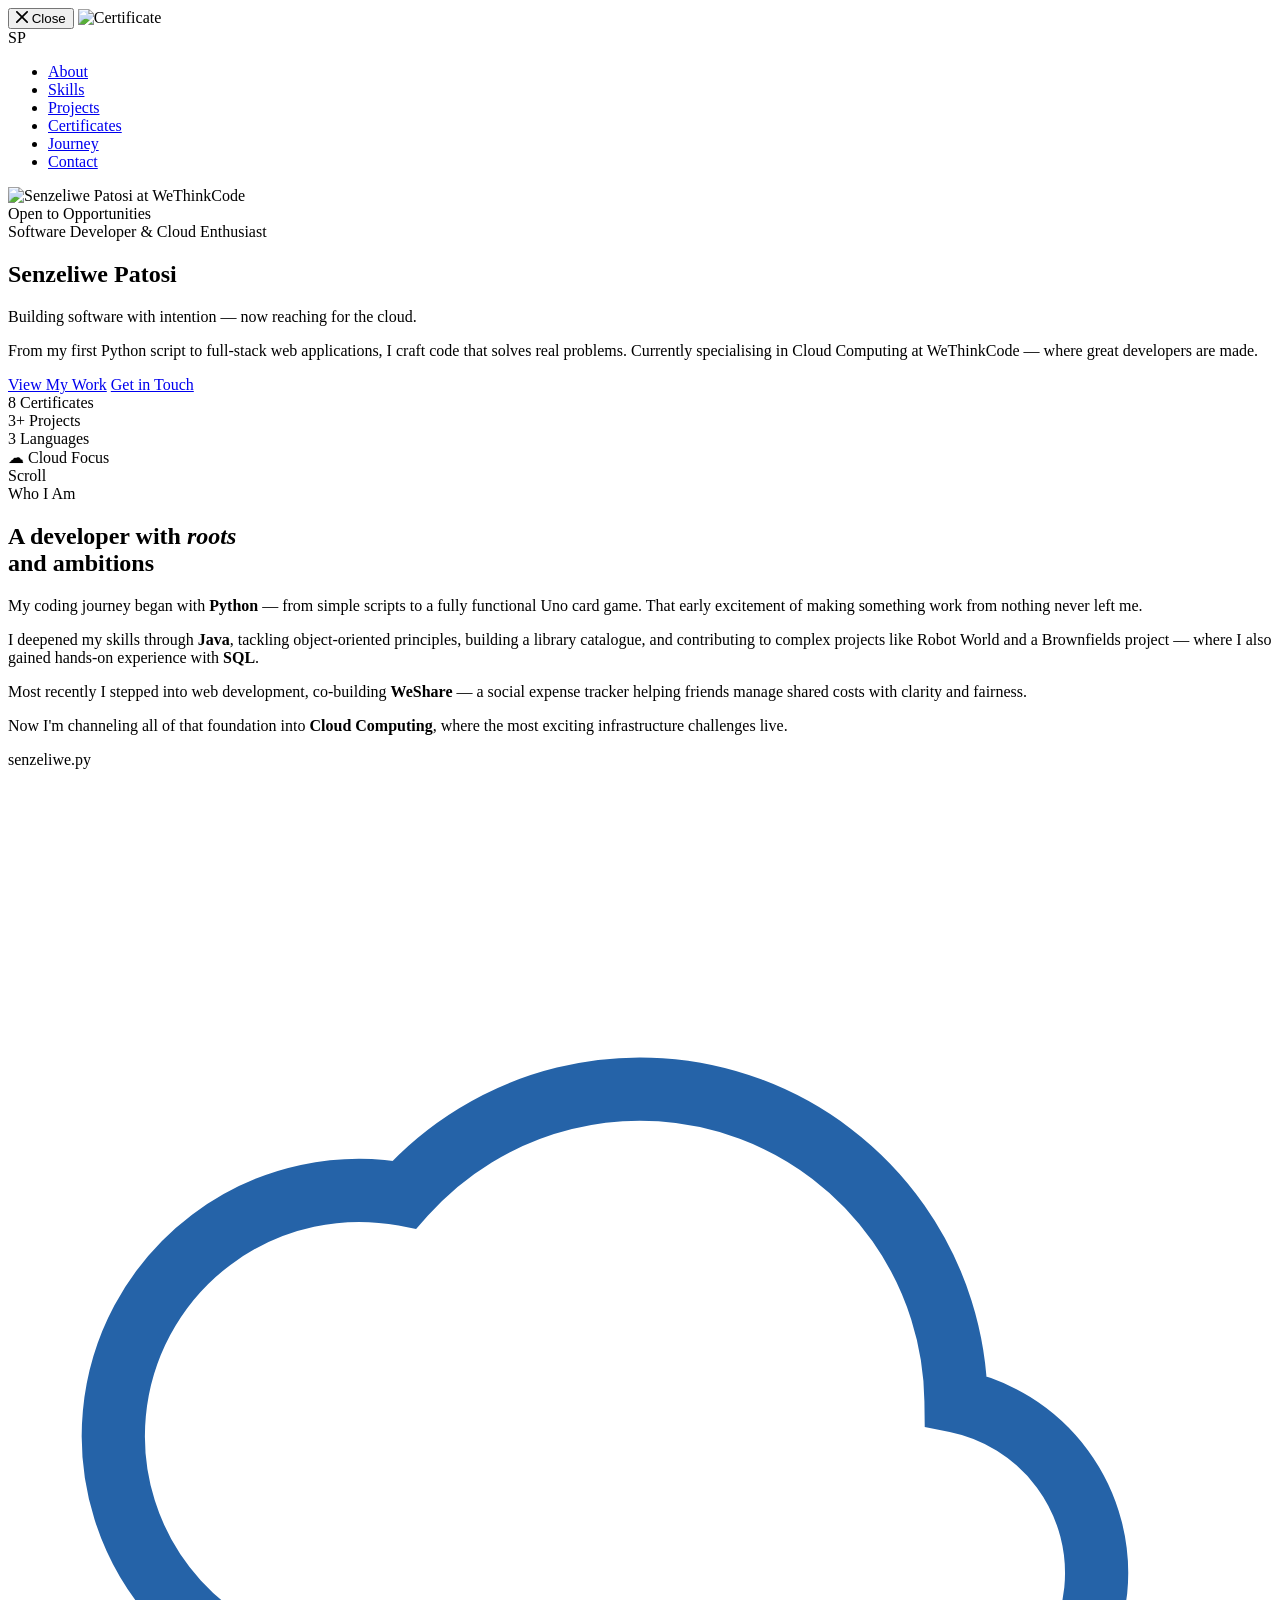
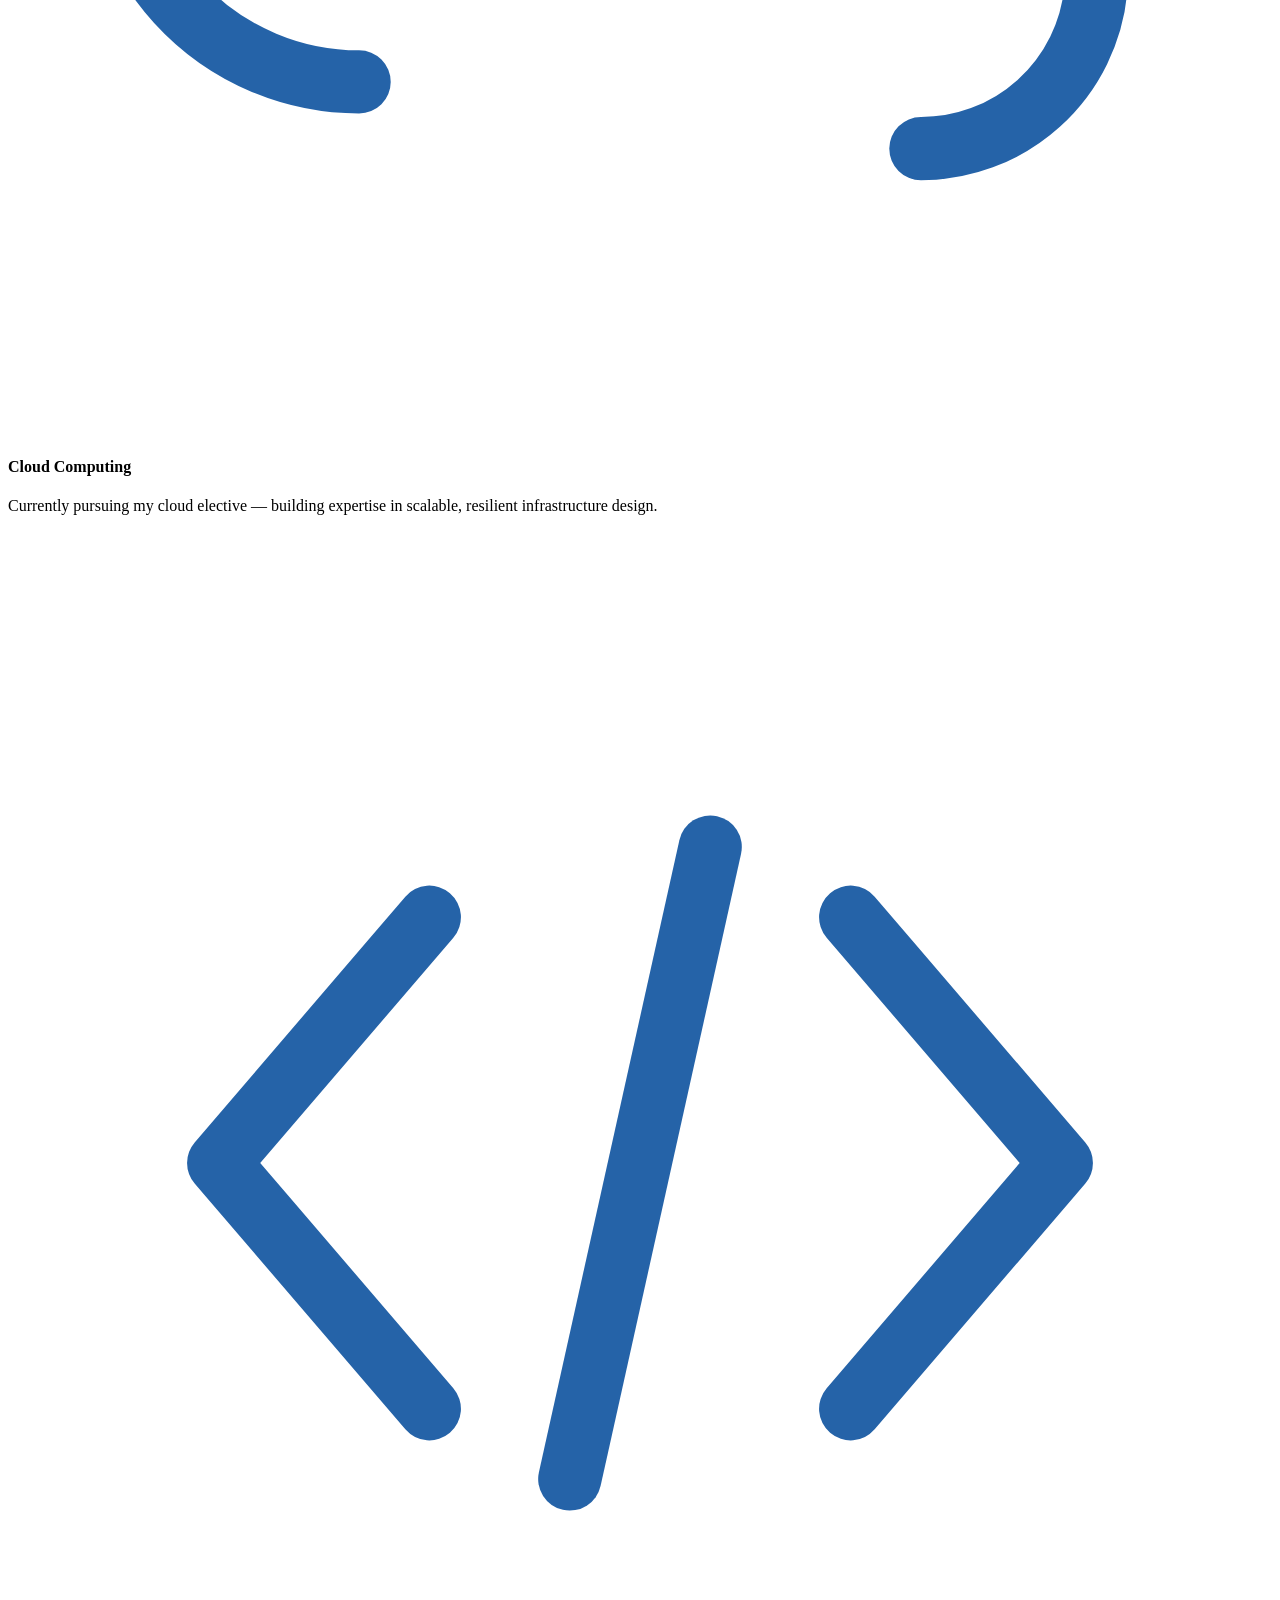
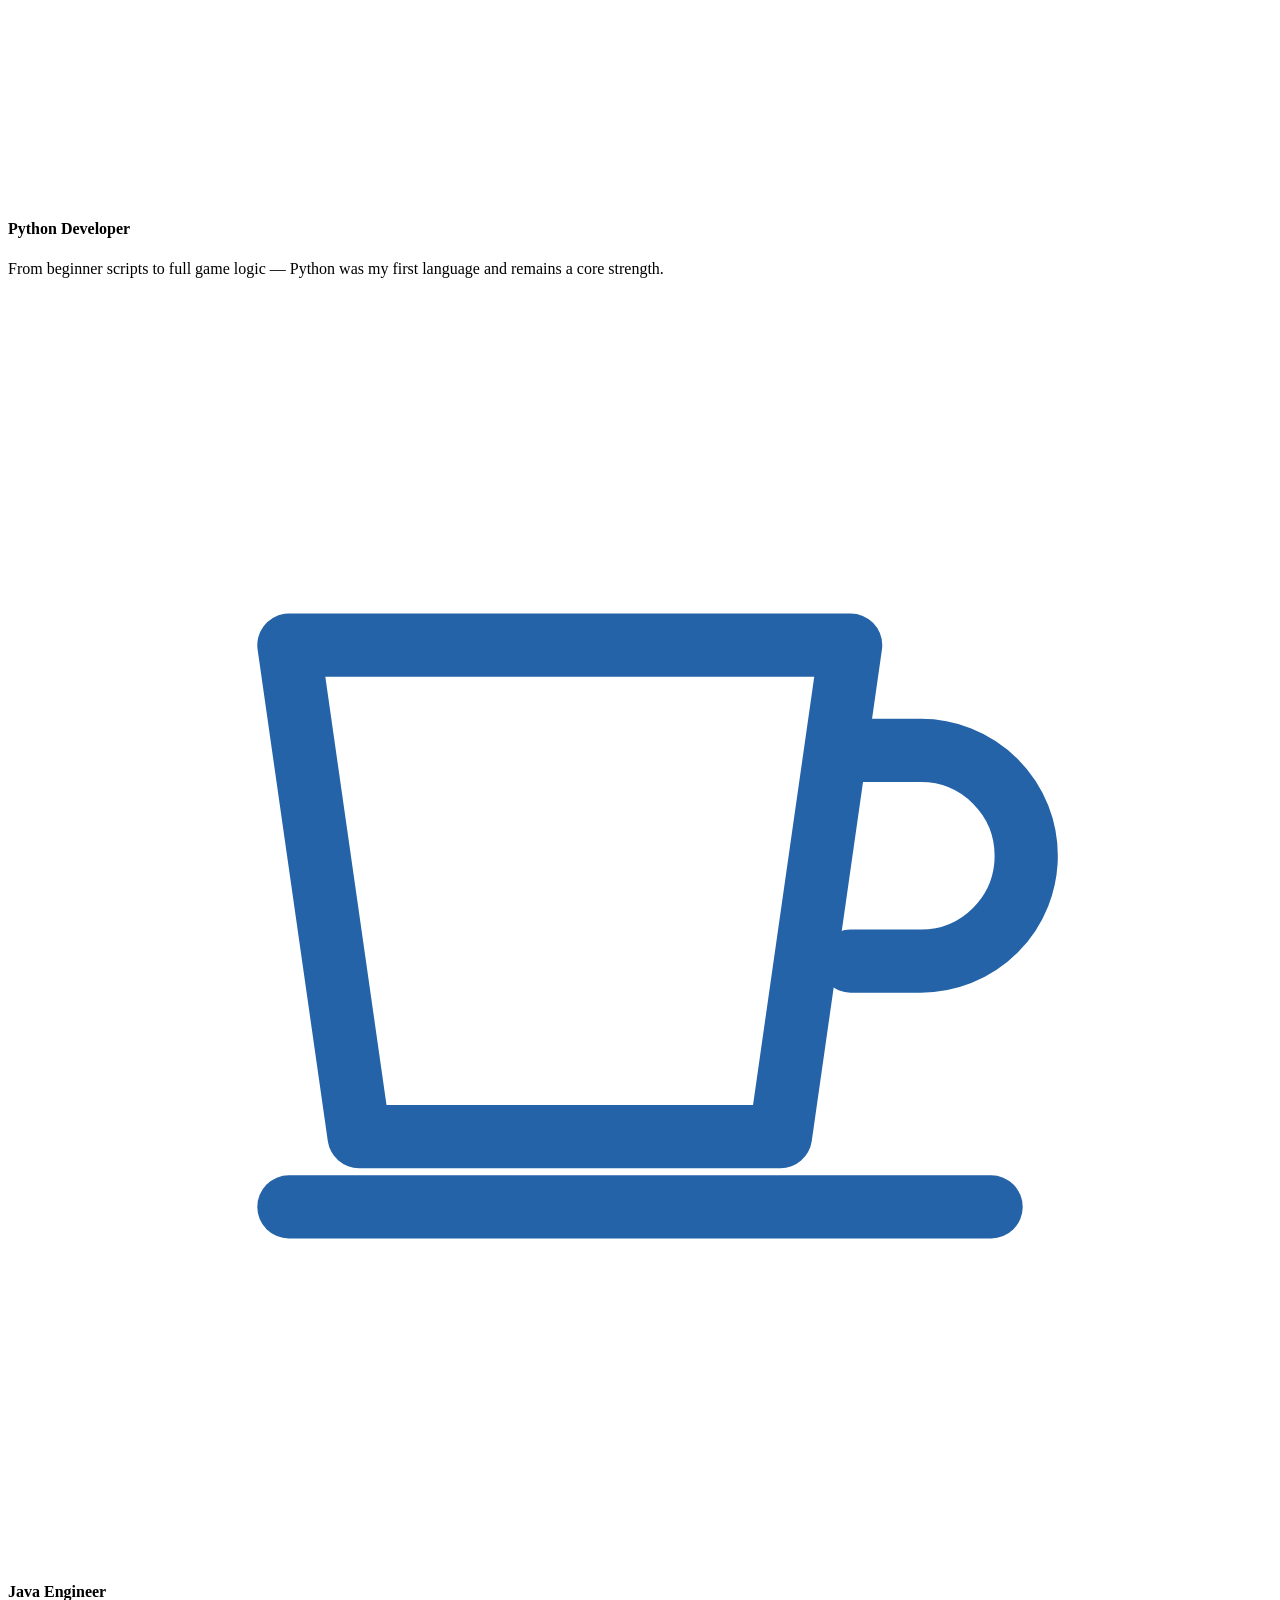
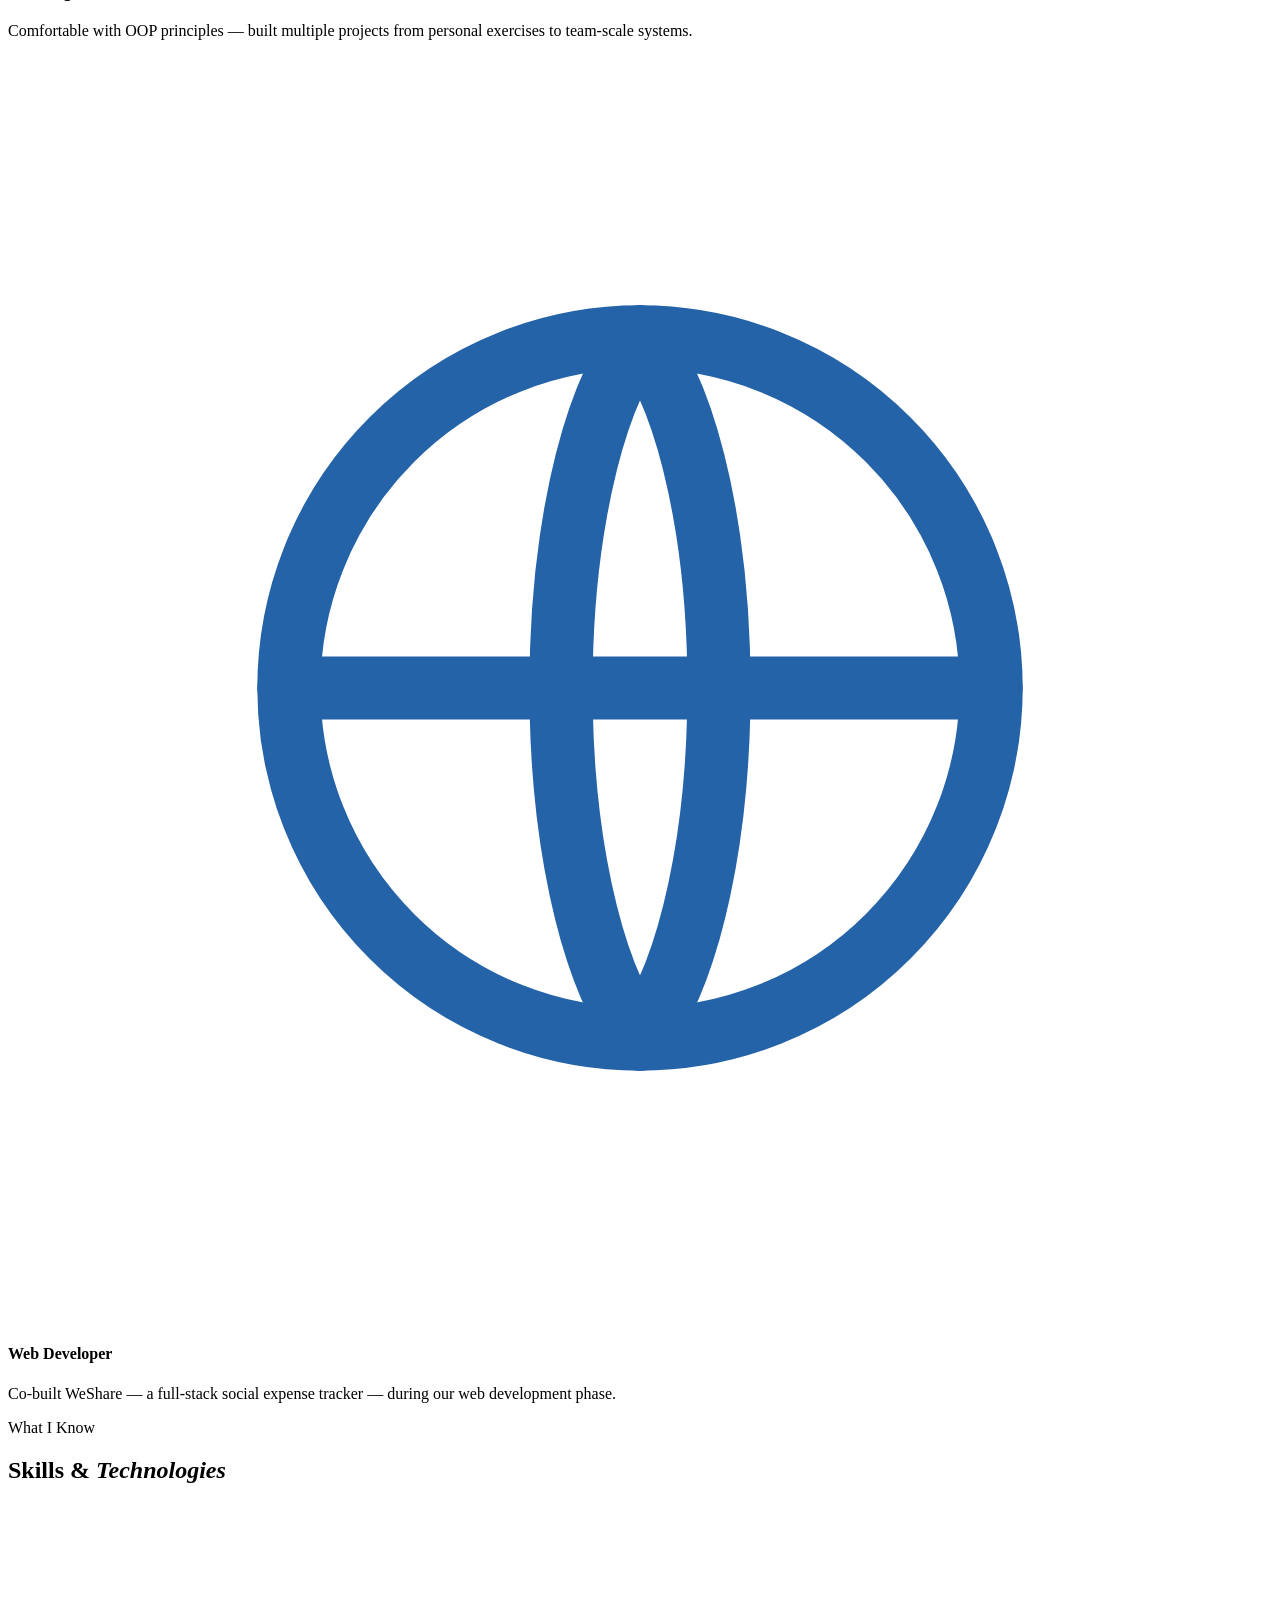
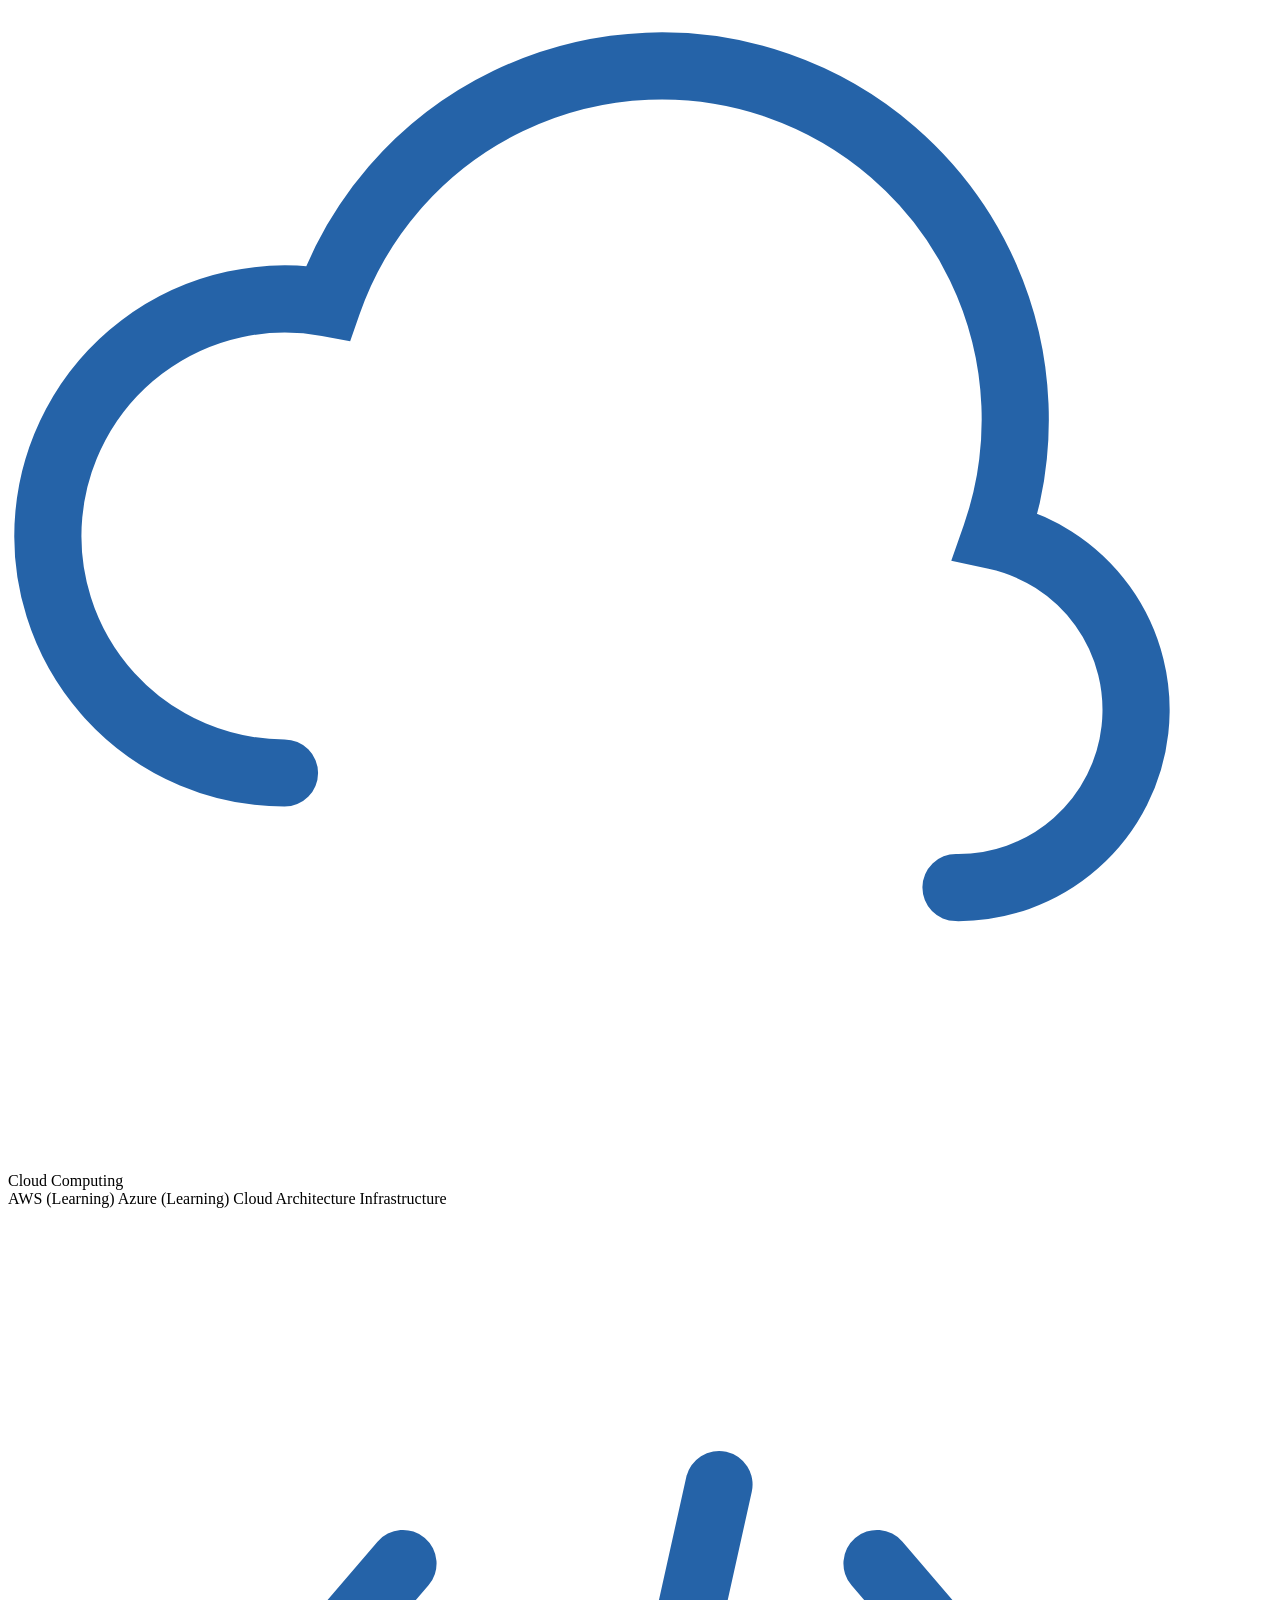
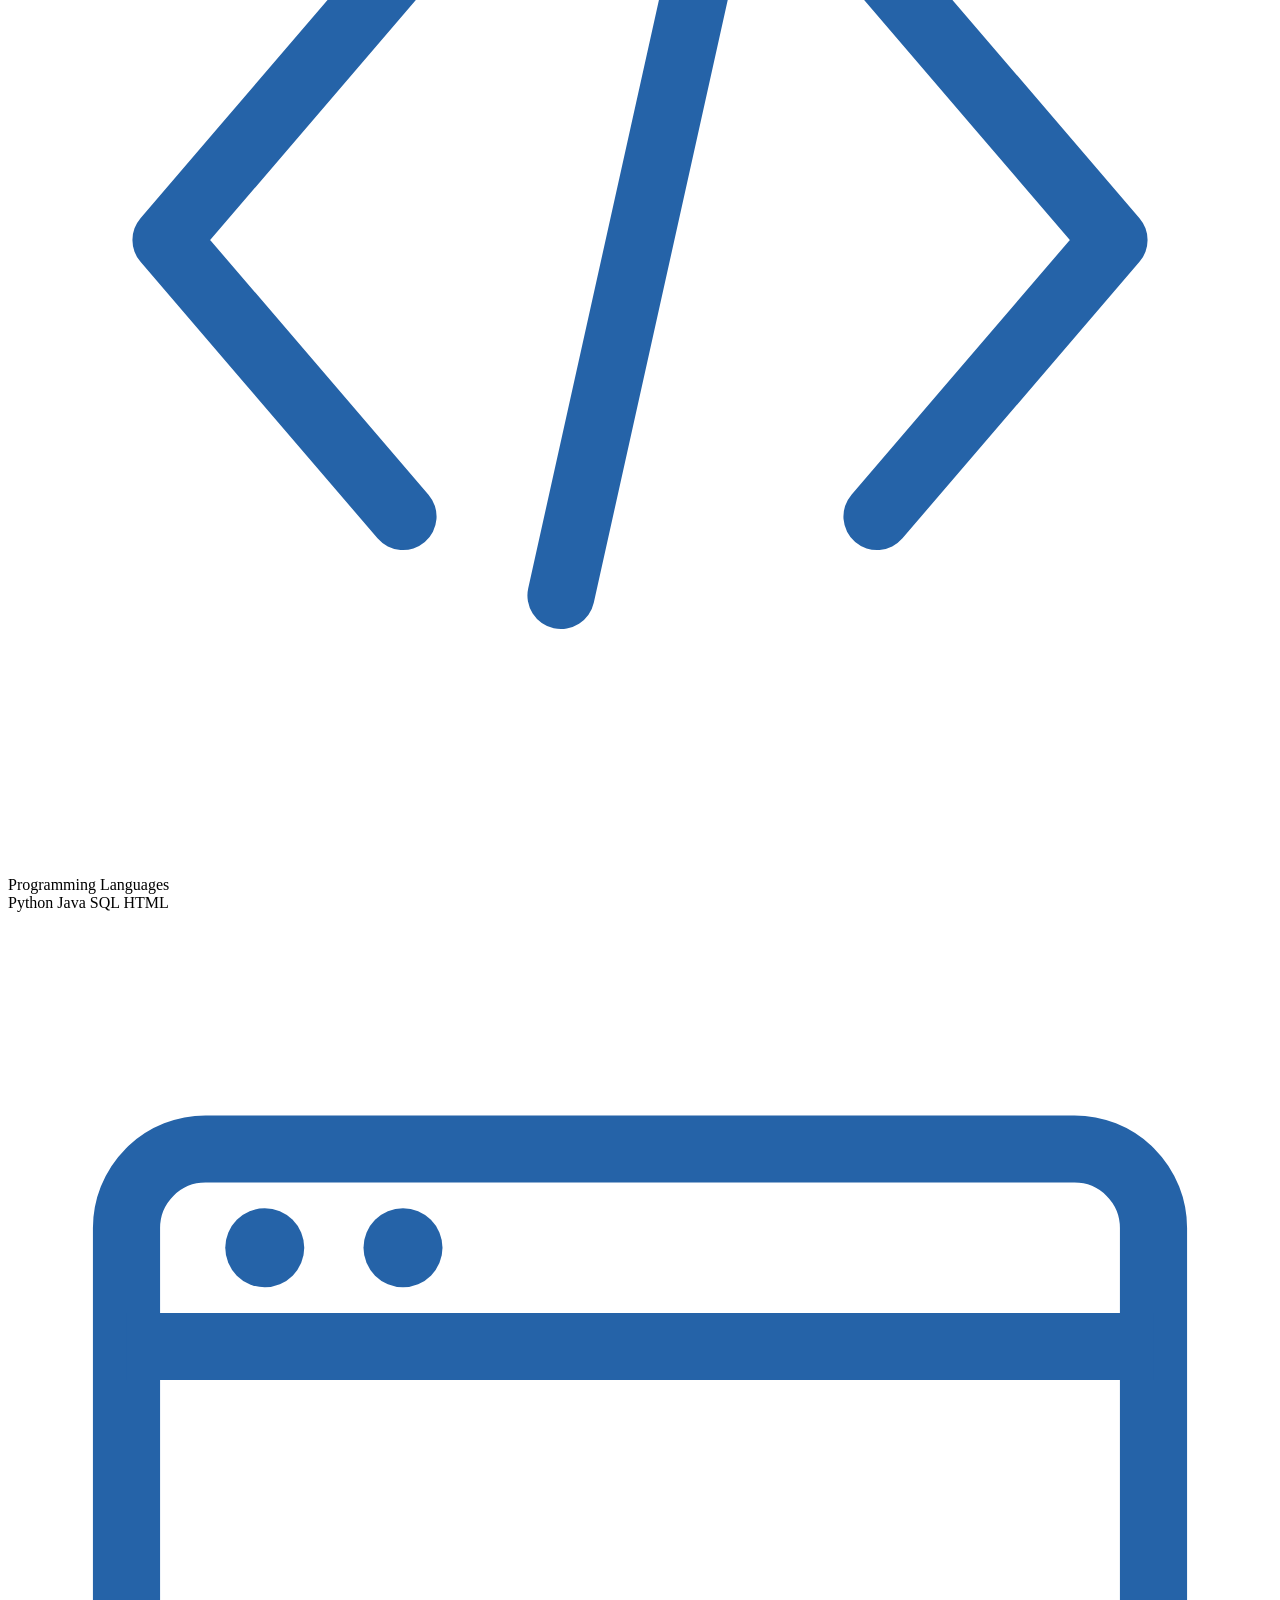
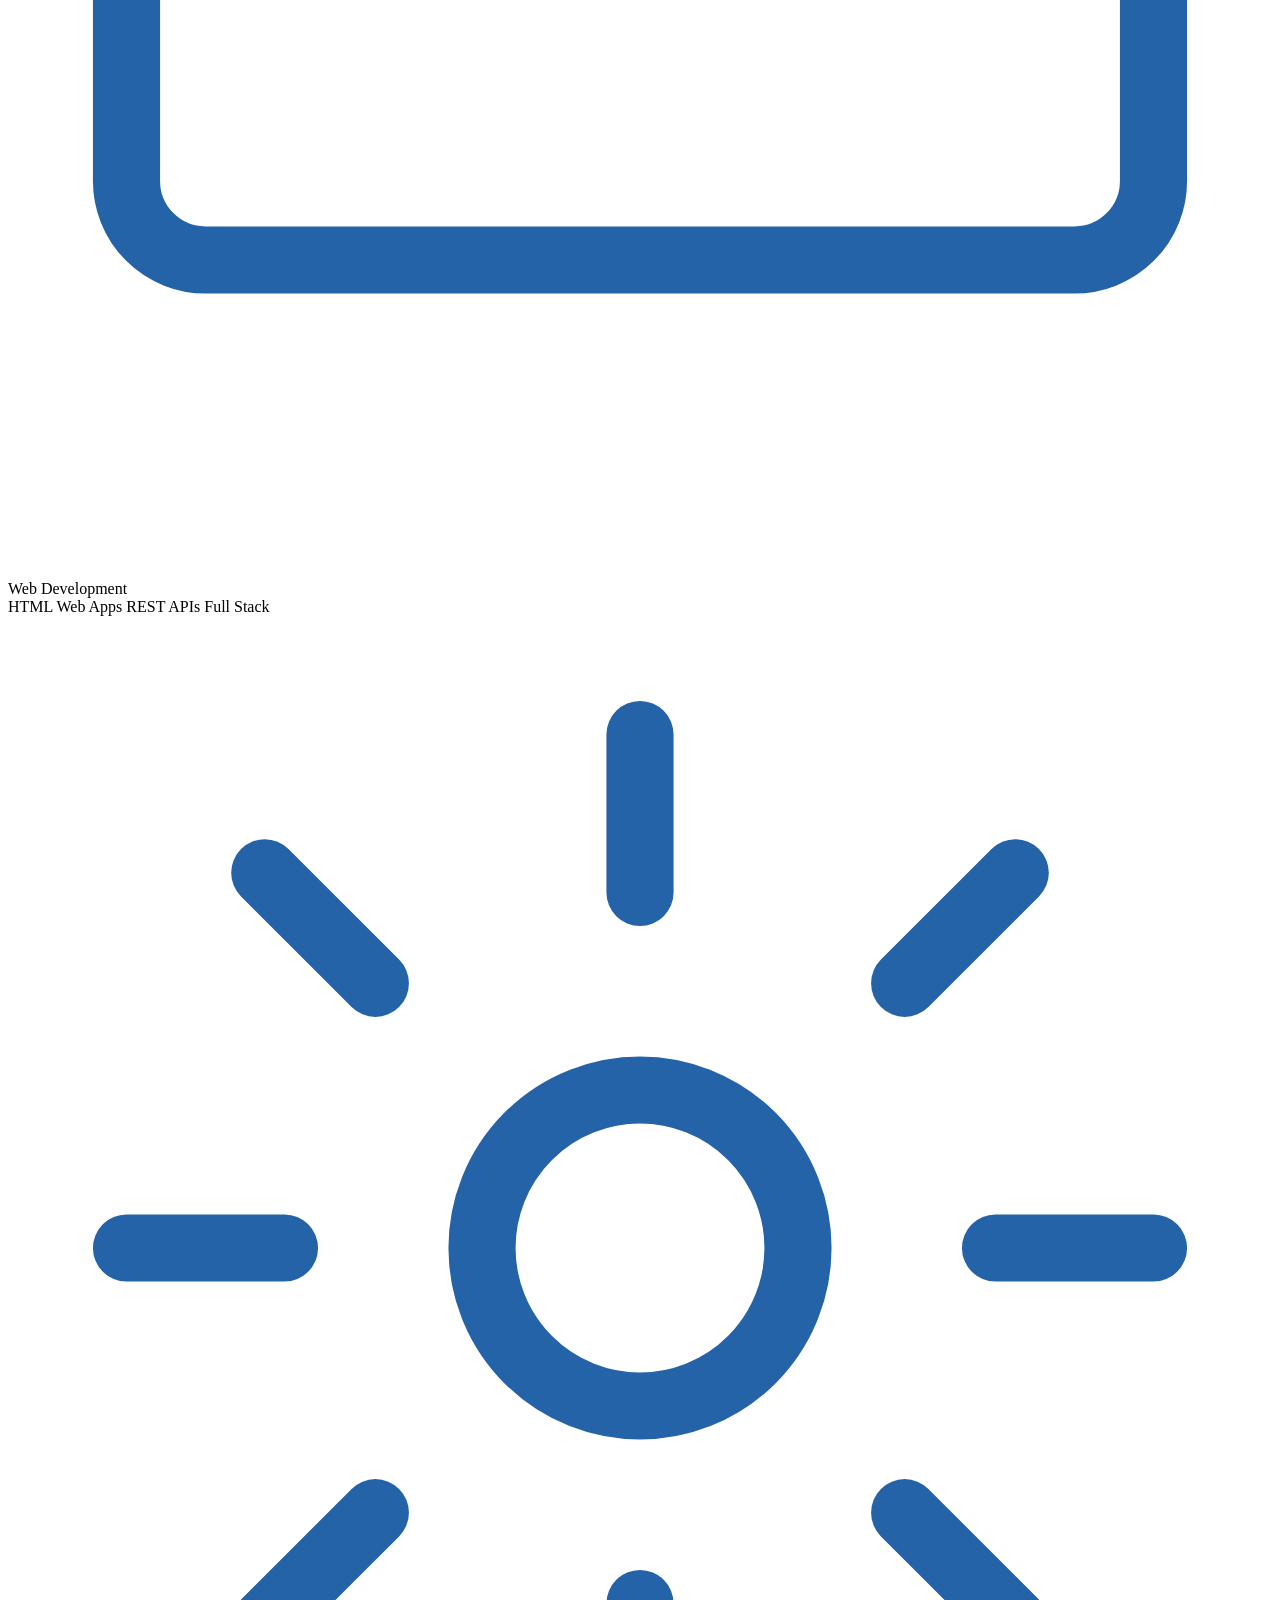
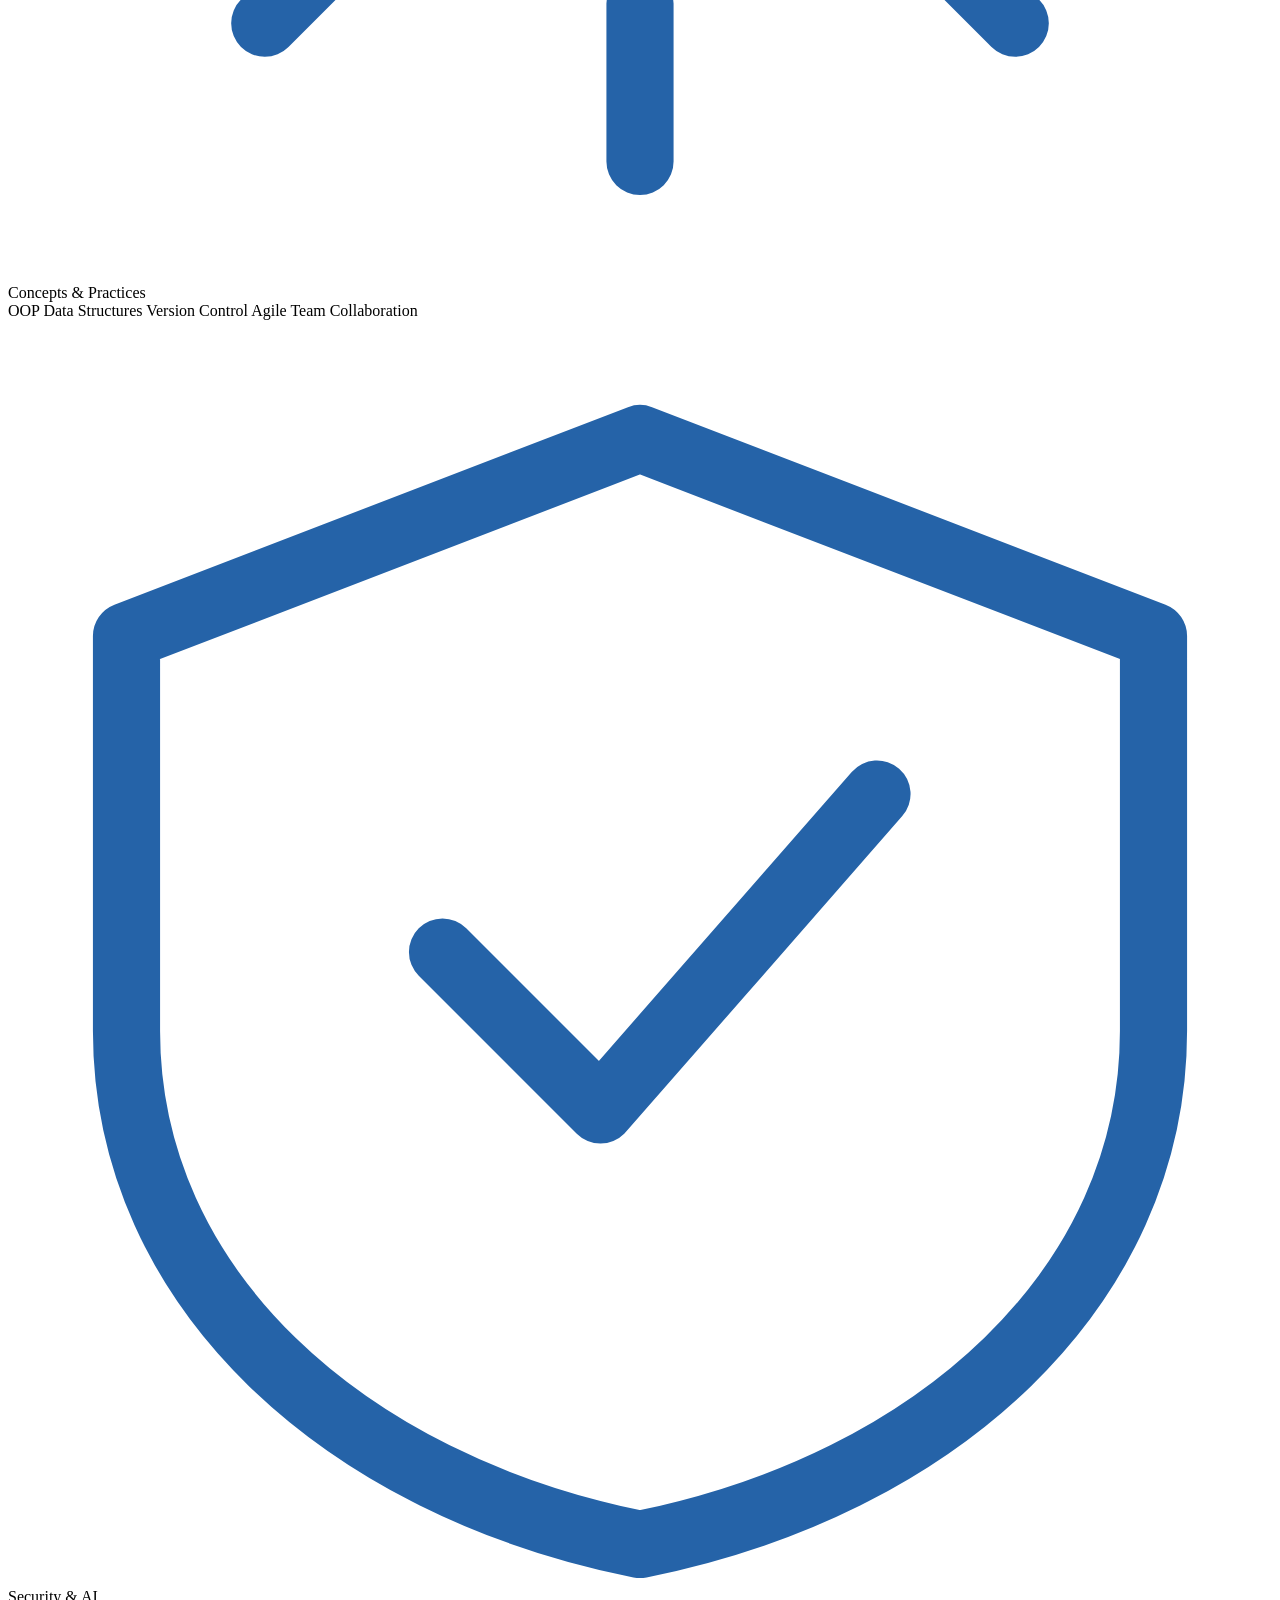
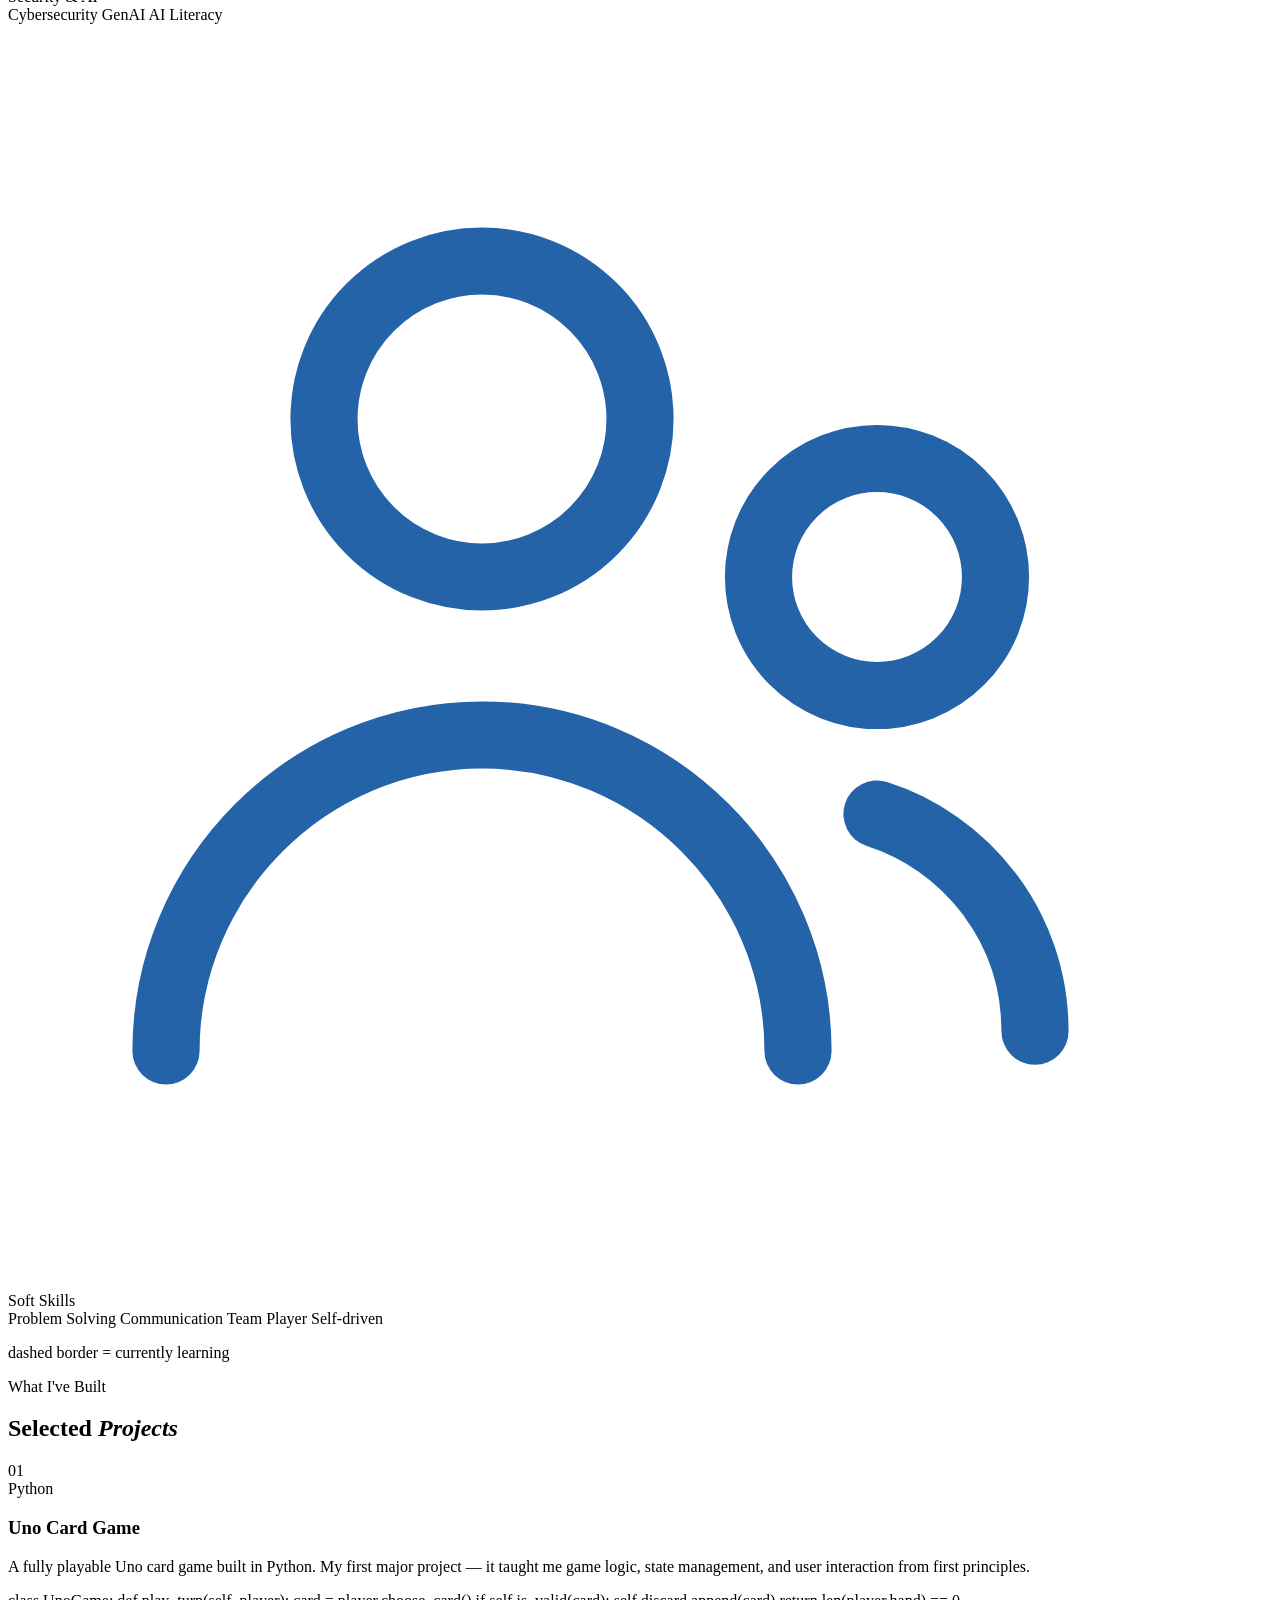
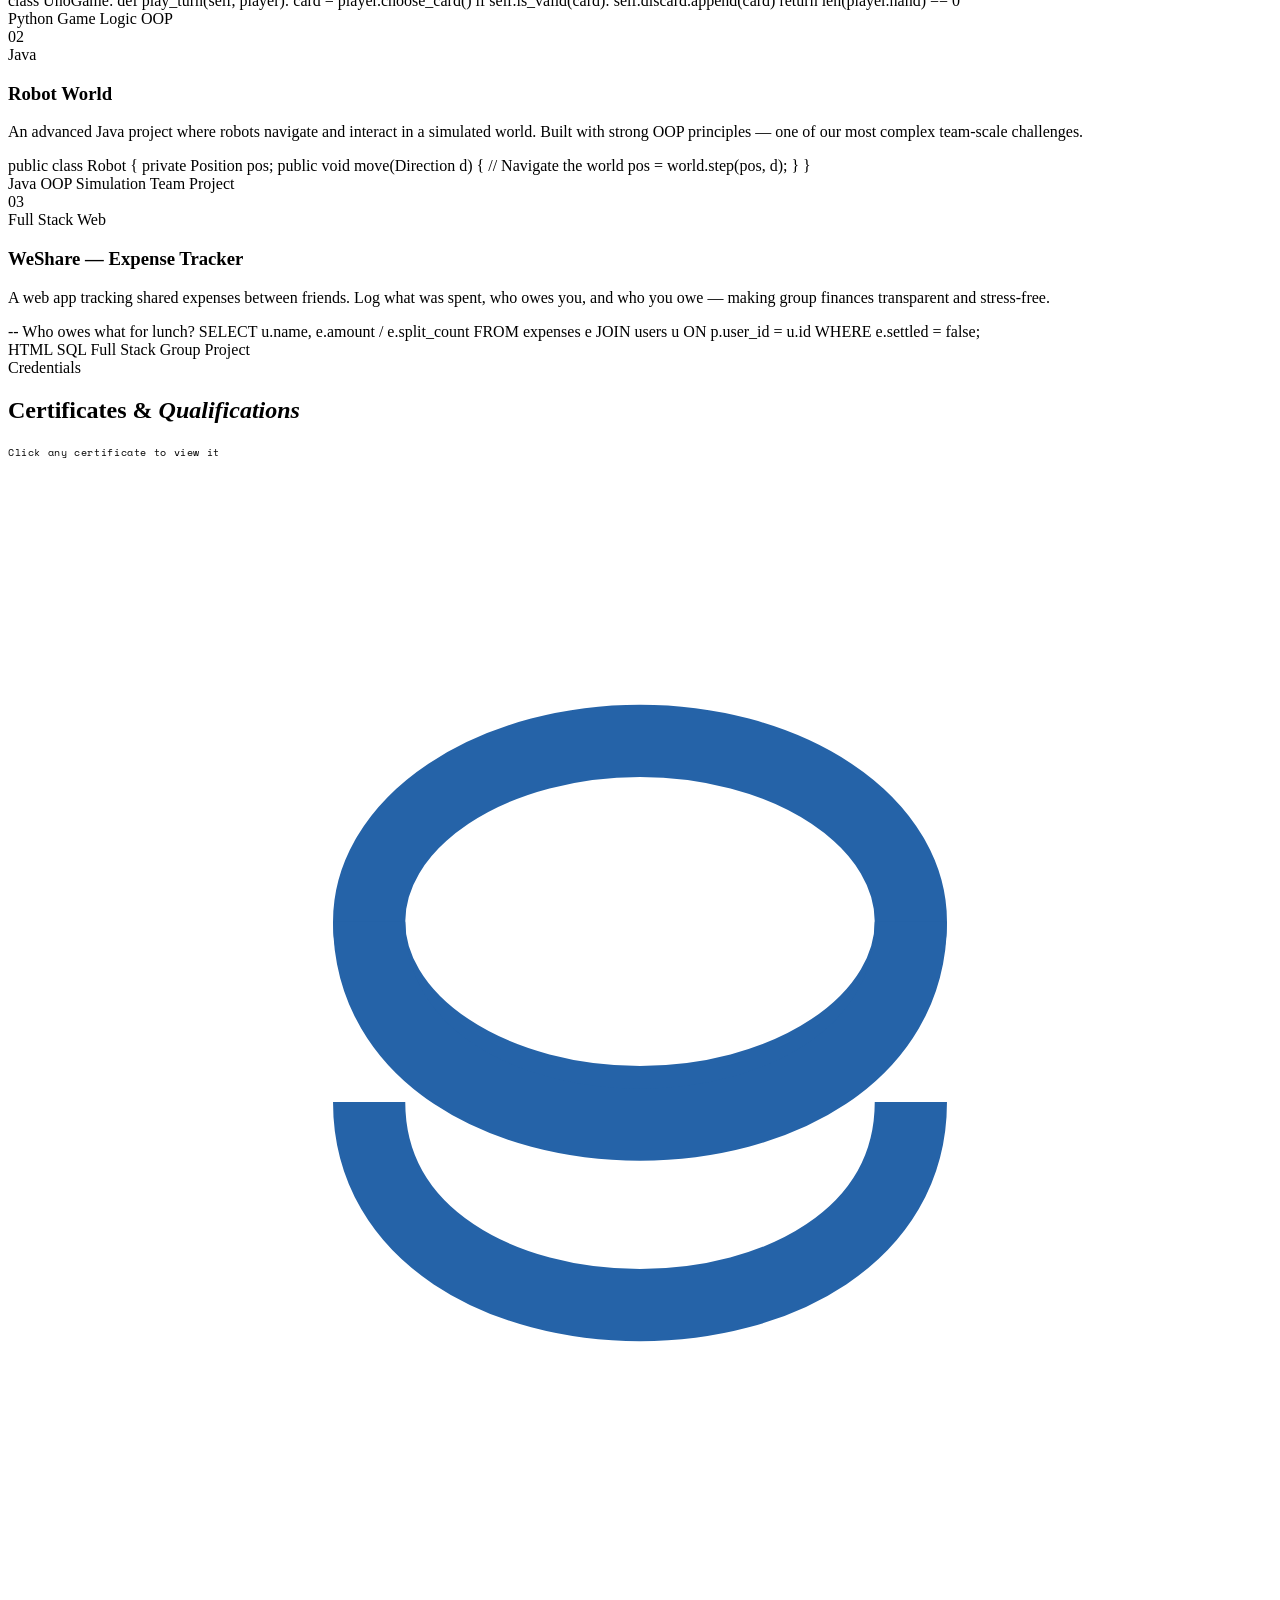
==== index.html @ 2bd23505 "Rename Senzeliwe_Web_Profile/index.html to index.html" ====
<!DOCTYPE html>
<html lang="en">
<head>
  <meta charset="UTF-8"/>
  <meta name="viewport" content="width=device-width, initial-scale=1.0"/>
  <title>Senzeliwe Patosi — Cloud & Software Developer</title>

  <!-- Google Fonts -->
  <link href="https://fonts.googleapis.com/css2?family=Playfair+Display:ital,wght@0,400;0,700;0,900;1,400&family=DM+Sans:wght@300;400;500&family=Space+Mono:wght@400;700&display=swap" rel="stylesheet"/>

  <!-- Stylesheet -->
  <link rel="stylesheet" href="css/styles.css"/>
</head>
<body>

<!-- ============================================================
     LIGHTBOX  (certificate image viewer)
     Opened by clicking any .cert-card
     ============================================================ -->
<div id="lightbox" onclick="closeLightbox(event)">
  <div class="lb-inner">
    <button class="lb-close" onclick="closeLB()">
      <svg viewBox="0 0 14 14" fill="none" width="12">
        <path d="M1 1l12 12M13 1L1 13" stroke="currentColor" stroke-width="2" stroke-linecap="round"/>
      </svg>
      Close
    </button>
    <img id="lb-img" src="" alt="Certificate"/>
    <div class="lb-title" id="lb-title"></div>
  </div>
</div>


<!-- ============================================================
     NAVIGATION
     To add a new section: add an <li><a href="#sectionId">
     ============================================================ -->
<nav>
  <div class="nav-logo">SP</div>
  <ul class="nav-links">
    <li><a href="#about">About</a></li>
    <li><a href="#skills">Skills</a></li>
    <li><a href="#projects">Projects</a></li>
    <li><a href="#certificates">Certificates</a></li>
    <li><a href="#achievements">Journey</a></li>
    <li><a href="#contact">Contact</a></li>
  </ul>
</nav>


<!-- ============================================================
     HERO — landing page
     UPDATE: profile photo src, name, title, description, stats
     ============================================================ -->
<section id="hero">
  <div class="orb o1"></div>
  <div class="orb o2"></div>
  <div class="orb o3"></div>

  <!-- Profile photo -->
  <div class="hero-photo-wrap">
    <div class="hero-photo-ring">
      <div class="hero-photo-inner">
        <img src="images/profile.jpg" alt="Senzeliwe Patosi at WeThinkCode"/>
      </div>
    </div>
    <div class="hero-badge">
      <span class="badge-dot"></span>
      Open to Opportunities
    </div>
  </div>

  <!-- Name & description -->
  <div class="hero-text">
    <div class="hero-eyebrow">Software Developer &amp; Cloud Enthusiast</div>
    <h1 class="hero-name">Senzeliwe <span>Patosi</span></h1>
    <p class="hero-title">Building software with intention — now reaching for the cloud.</p>
    <p class="hero-desc">
      From my first Python script to full-stack web applications, I craft code that solves real
      problems. Currently specialising in Cloud Computing at WeThinkCode — where great developers
      are made.
    </p>
    <div class="hero-ctas">
      <a href="#projects" class="btn-primary">View My Work</a>
      <a href="#contact"  class="btn-outline">Get in Touch</a>
    </div>
  </div>

  <!-- Quick-glance stats — UPDATE numbers as you grow -->
  <div class="hero-stats">
    <div class="stat-item">
      <span class="stat-num">8</span>
      <span class="stat-lbl">Certificates</span>
    </div>
    <div class="stat-item">
      <span class="stat-num">3+</span>
      <span class="stat-lbl">Projects</span>
    </div>
    <div class="stat-item">
      <span class="stat-num">3</span>
      <span class="stat-lbl">Languages</span>
    </div>
    <div class="stat-item">
      <span class="stat-num">&#9729;</span>
      <span class="stat-lbl">Cloud Focus</span>
    </div>
  </div>

  <!-- Scroll indicator -->
  <div class="scroll-hint">
    <span>Scroll</span>
    <div class="scroll-arrow"><div class="scroll-dot"></div></div>
  </div>
</section>


<!-- ============================================================
     ABOUT
     UPDATE: the four <p> paragraphs and the terminal lines
             in js/script.js (terminalLines array)
     ============================================================ -->
<section id="about">
  <div class="section-header fade-in">
    <div class="section-tag">Who I Am</div>
    <h2 class="section-title">A developer with <em>roots</em><br/>and ambitions</h2>
  </div>

  <div class="about-grid">
    <!-- Left: text + terminal -->
    <div class="about-text fade-in">
      <p>
        My coding journey began with <strong>Python</strong> — from simple scripts to a fully
        functional Uno card game. That early excitement of making something work from nothing
        never left me.
      </p>
      <p>
        I deepened my skills through <strong>Java</strong>, tackling object-oriented principles,
        building a library catalogue, and contributing to complex projects like Robot World and
        a Brownfields project — where I also gained hands-on experience with <strong>SQL</strong>.
      </p>
      <p>
        Most recently I stepped into web development, co-building <strong>WeShare</strong> — a
        social expense tracker helping friends manage shared costs with clarity and fairness.
      </p>
      <p>
        Now I'm channeling all of that foundation into <strong>Cloud Computing</strong>, where
        the most exciting infrastructure challenges live.
      </p>

      <!-- Animated code terminal — lines controlled in js/script.js -->
      <div class="code-terminal">
        <div class="terminal-bar">
          <div class="td r"></div>
          <div class="td y"></div>
          <div class="td g"></div>
          <span class="t-fname">senzeliwe.py</span>
        </div>
        <div class="terminal-body" id="termBody"></div>
      </div>
    </div>

    <!-- Right: highlight cards -->
    <div class="about-highlights fade-in">
      <div class="highlight-item">
        <svg class="h-icon" viewBox="0 0 36 36" fill="none">
          <path d="M10 26a7 7 0 1 1 1.29-13.88A9 9 0 0 1 27 18a5 5 0 0 1-1 9.9"
                stroke="#2563A8" stroke-width="1.8" stroke-linecap="round"/>
        </svg>
        <div class="highlight-text">
          <h4>Cloud Computing</h4>
          <p>Currently pursuing my cloud elective — building expertise in scalable, resilient infrastructure design.</p>
        </div>
      </div>

      <div class="highlight-item">
        <svg class="h-icon" viewBox="0 0 36 36" fill="none">
          <polyline points="12,11 6,18 12,25" stroke="#2563A8" stroke-width="1.8" stroke-linecap="round" stroke-linejoin="round"/>
          <polyline points="24,11 30,18 24,25" stroke="#2563A8" stroke-width="1.8" stroke-linecap="round" stroke-linejoin="round"/>
          <line x1="20" y1="9" x2="16" y2="27" stroke="#2563A8" stroke-width="1.8" stroke-linecap="round"/>
        </svg>
        <div class="highlight-text">
          <h4>Python Developer</h4>
          <p>From beginner scripts to full game logic — Python was my first language and remains a core strength.</p>
        </div>
      </div>

      <div class="highlight-item">
        <svg class="h-icon" viewBox="0 0 36 36" fill="none">
          <path d="M8 10h16l-2 14H10L8 10z" stroke="#2563A8" stroke-width="1.8" stroke-linecap="round" stroke-linejoin="round"/>
          <path d="M24 13h2a3 3 0 0 1 0 6h-2" stroke="#2563A8" stroke-width="1.8" stroke-linecap="round"/>
          <line x1="8" y1="26" x2="28" y2="26" stroke="#2563A8" stroke-width="1.8" stroke-linecap="round"/>
        </svg>
        <div class="highlight-text">
          <h4>Java Engineer</h4>
          <p>Comfortable with OOP principles — built multiple projects from personal exercises to team-scale systems.</p>
        </div>
      </div>

      <div class="highlight-item">
        <svg class="h-icon" viewBox="0 0 36 36" fill="none">
          <circle cx="18" cy="18" r="10" stroke="#2563A8" stroke-width="1.8"/>
          <path d="M8 18h20M18 8c-3 4-3 16 0 20M18 8c3 4 3 16 0 20"
                stroke="#2563A8" stroke-width="1.8" stroke-linecap="round"/>
        </svg>
        <div class="highlight-text">
          <h4>Web Developer</h4>
          <p>Co-built WeShare — a full-stack social expense tracker — during our web development phase.</p>
        </div>
      </div>
    </div>
  </div>
</section>


<!-- ============================================================
     SKILLS
     UPDATE: add/remove <span class="skill-tag"> items
             Use class="skill-tag learning" for in-progress skills
     ============================================================ -->
<section id="skills">
  <div class="section-header fade-in">
    <div class="section-tag">What I Know</div>
    <h2 class="section-title">Skills &amp; <em>Technologies</em></h2>
  </div>

  <div class="skills-grid">

    <!-- Cloud -->
    <div class="skill-category fade-in">
      <svg class="sc-icon" viewBox="0 0 32 32" fill="none">
        <path d="M7 22a6 6 0 1 1 1.1-11.9A8 8 0 0 1 25 16a4.5 4.5 0 0 1-1 8.9"
              stroke="#2563A8" stroke-width="1.7" stroke-linecap="round"/>
      </svg>
      <div class="sc-title">Cloud Computing</div>
      <div class="skill-tags">
        <span class="skill-tag learning">AWS (Learning)</span>
        <span class="skill-tag learning">Azure (Learning)</span>
        <span class="skill-tag learning">Cloud Architecture</span>
        <span class="skill-tag learning">Infrastructure</span>
      </div>
    </div>

    <!-- Languages -->
    <div class="skill-category fade-in">
      <svg class="sc-icon" viewBox="0 0 32 32" fill="none">
        <polyline points="10,9 4,16 10,23" stroke="#2563A8" stroke-width="1.7" stroke-linecap="round" stroke-linejoin="round"/>
        <polyline points="22,9 28,16 22,23" stroke="#2563A8" stroke-width="1.7" stroke-linecap="round" stroke-linejoin="round"/>
        <line x1="18" y1="7" x2="14" y2="25" stroke="#2563A8" stroke-width="1.7" stroke-linecap="round"/>
      </svg>
      <div class="sc-title">Programming Languages</div>
      <div class="skill-tags">
        <span class="skill-tag">Python</span>
        <span class="skill-tag">Java</span>
        <span class="skill-tag">SQL</span>
        <span class="skill-tag">HTML</span>
      </div>
    </div>

    <!-- Web -->
    <div class="skill-category fade-in">
      <svg class="sc-icon" viewBox="0 0 32 32" fill="none">
        <rect x="3" y="6" width="26" height="18" rx="2" stroke="#2563A8" stroke-width="1.7"/>
        <line x1="3" y1="11" x2="29" y2="11" stroke="#2563A8" stroke-width="1.7"/>
        <circle cx="6.5" cy="8.5" r="1" fill="#2563A8"/>
        <circle cx="10"  cy="8.5" r="1" fill="#2563A8"/>
      </svg>
      <div class="sc-title">Web Development</div>
      <div class="skill-tags">
        <span class="skill-tag">HTML</span>
        <span class="skill-tag">Web Apps</span>
        <span class="skill-tag">REST APIs</span>
        <span class="skill-tag">Full Stack</span>
      </div>
    </div>

    <!-- Concepts -->
    <div class="skill-category fade-in">
      <svg class="sc-icon" viewBox="0 0 32 32" fill="none">
        <circle cx="16" cy="16" r="4" stroke="#2563A8" stroke-width="1.7"/>
        <path d="M16 3v4M16 25v4M3 16h4M25 16h4M6.5 6.5l2.8 2.8M22.7 22.7l2.8 2.8M6.5 25.5l2.8-2.8M22.7 9.3l2.8-2.8"
              stroke="#2563A8" stroke-width="1.7" stroke-linecap="round"/>
      </svg>
      <div class="sc-title">Concepts &amp; Practices</div>
      <div class="skill-tags">
        <span class="skill-tag">OOP</span>
        <span class="skill-tag">Data Structures</span>
        <span class="skill-tag">Version Control</span>
        <span class="skill-tag">Agile</span>
        <span class="skill-tag">Team Collaboration</span>
      </div>
    </div>

    <!-- Security & AI -->
    <div class="skill-category fade-in">
      <svg class="sc-icon" viewBox="0 0 32 32" fill="none">
        <path d="M16 3l13 5v10c0 6.5-5.5 11.5-13 13C8.5 29.5 3 24.5 3 18V8z"
              stroke="#2563A8" stroke-width="1.7" stroke-linejoin="round"/>
        <path d="M11 16l4 4 7-8" stroke="#2563A8" stroke-width="1.7" stroke-linecap="round" stroke-linejoin="round"/>
      </svg>
      <div class="sc-title">Security &amp; AI</div>
      <div class="skill-tags">
        <span class="skill-tag">Cybersecurity</span>
        <span class="skill-tag">GenAI</span>
        <span class="skill-tag">AI Literacy</span>
      </div>
    </div>

    <!-- Soft skills -->
    <div class="skill-category fade-in">
      <svg class="sc-icon" viewBox="0 0 32 32" fill="none">
        <circle cx="12" cy="10" r="4" stroke="#2563A8" stroke-width="1.7"/>
        <circle cx="22" cy="14" r="3" stroke="#2563A8" stroke-width="1.7"/>
        <path d="M4 26c0-4.4 3.6-8 8-8s8 3.6 8 8"   stroke="#2563A8" stroke-width="1.7" stroke-linecap="round"/>
        <path d="M22 20c2.2.7 4 2.8 4 5.5"           stroke="#2563A8" stroke-width="1.7" stroke-linecap="round"/>
      </svg>
      <div class="sc-title">Soft Skills</div>
      <div class="skill-tags">
        <span class="skill-tag">Problem Solving</span>
        <span class="skill-tag">Communication</span>
        <span class="skill-tag">Team Player</span>
        <span class="skill-tag">Self-driven</span>
      </div>
    </div>

  </div>

  <p class="skills-legend">
    <span class="legend-tag">dashed border</span> = currently learning
  </p>
</section>


<!-- ============================================================
     PROJECTS
     UPDATE: duplicate a .project-card block to add a new project
             Change .lang-dot background color per language:
               Python  → #85e89d
               Java    → #f97583
               Web/SQL → #79b8ff
     ============================================================ -->
<section id="projects">
  <div class="section-header fade-in">
    <div class="section-tag">What I've Built</div>
    <h2 class="section-title">Selected <em>Projects</em></h2>
  </div>

  <div class="projects-grid">

    <!-- Project 1: Uno Card Game -->
    <div class="project-card fade-in">
      <div class="project-num">01</div>
      <div class="project-lang">
        <span class="lang-dot" style="background:#85e89d;"></span>Python
      </div>
      <h3>Uno Card Game</h3>
      <p>
        A fully playable Uno card game built in Python. My first major project — it taught me
        game logic, state management, and user interaction from first principles.
      </p>
      <div class="project-snippet">
<span class="ps-kw">class</span> <span class="ps-fn">UnoGame</span>:
  <span class="ps-kw">def</span> <span class="ps-fn">play_turn</span>(self, player):
    card = player.choose_card()
    <span class="ps-kw">if</span> self.is_valid(card):
      self.discard.append(card)
      <span class="ps-kw">return</span> <span class="ps-fn">len</span>(player.hand) == <span class="ps-num">0</span>
      </div>
      <div class="project-tags">
        <span class="project-tag">Python</span>
        <span class="project-tag">Game Logic</span>
        <span class="project-tag">OOP</span>
      </div>
    </div>

    <!-- Project 2: Robot World -->
    <div class="project-card fade-in">
      <div class="project-num">02</div>
      <div class="project-lang">
        <span class="lang-dot" style="background:#f97583;"></span>Java
      </div>
      <h3>Robot World</h3>
      <p>
        An advanced Java project where robots navigate and interact in a simulated world. Built
        with strong OOP principles — one of our most complex team-scale challenges.
      </p>
      <div class="project-snippet">
<span class="ps-kw">public class</span> <span class="ps-fn">Robot</span> {
  <span class="ps-kw">private</span> Position pos;
  <span class="ps-kw">public void</span> <span class="ps-fn">move</span>(Direction d) {
    <span class="ps-cm">// Navigate the world</span>
    pos = world.step(pos, d);
  }
}
      </div>
      <div class="project-tags">
        <span class="project-tag">Java</span>
        <span class="project-tag">OOP</span>
        <span class="project-tag">Simulation</span>
        <span class="project-tag">Team Project</span>
      </div>
    </div>

    <!-- Project 3: WeShare -->
    <div class="project-card fade-in">
      <div class="project-num">03</div>
      <div class="project-lang">
        <span class="lang-dot" style="background:#79b8ff;"></span>Full Stack Web
      </div>
      <h3>WeShare — Expense Tracker</h3>
      <p>
        A web app tracking shared expenses between friends. Log what was spent, who owes you,
        and who you owe — making group finances transparent and stress-free.
      </p>
      <div class="project-snippet">
<span class="ps-cm">-- Who owes what for lunch?</span>
<span class="ps-kw">SELECT</span> u.name, e.amount / e.split_count
<span class="ps-kw">FROM</span> expenses e
<span class="ps-kw">JOIN</span> users u <span class="ps-kw">ON</span> p.user_id = u.id
<span class="ps-kw">WHERE</span> e.settled = <span class="ps-num">false</span>;
      </div>
      <div class="project-tags">
        <span class="project-tag">HTML</span>
        <span class="project-tag">SQL</span>
        <span class="project-tag">Full Stack</span>
        <span class="project-tag">Group Project</span>
      </div>
    </div>

  </div>
</section>


<!-- ============================================================
     CERTIFICATES
     UPDATE: change onclick image path and title text per card
             New certificate: copy a .cert-card block,
             add image to images/certificates/ folder,
             update onclick path, name, issuer, date
     ============================================================ -->
<section id="certificates">
  <div class="section-header fade-in">
    <div class="section-tag">Credentials</div>
    <h2 class="section-title">Certificates &amp; <em>Qualifications</em></h2>
    <p style="margin-top:0.8rem;font-family:'Space Mono',monospace;font-size:0.65rem;color:var(--muted);letter-spacing:0.06em;">
      Click any certificate to view it
    </p>
  </div>

  <div class="certs-grid">

    <div class="cert-card fade-in"
         onclick="openCert('images/certificates/intro-python.png', 'Introduction to Python — Sololearn, Mar 2025')">
      <svg class="cert-svg" viewBox="0 0 28 28" fill="none">
        <ellipse cx="14" cy="10" rx="6" ry="4" stroke="#2563A8" stroke-width="1.6"/>
        <path d="M8 10c0 6 12 6 12 0" stroke="#2563A8" stroke-width="1.6"/>
        <path d="M8 14c0 6 12 6 12 0" stroke="#2563A8" stroke-width="1.6"/>
      </svg>
      <div class="cert-info">
        <div class="cert-name">Intro to Programming — Python</div>
        <div class="cert-issuer">Sololearn</div>
        <div class="cert-date">Issued 05 March 2025</div>
        <div class="cert-view-hint">
          <svg viewBox="0 0 10 10" fill="none"><circle cx="5" cy="5" r="4" stroke="currentColor" stroke-width="1.2"/><path d="M3.5 5h3M5 3.5v3" stroke="currentColor" stroke-width="1.2" stroke-linecap="round"/></svg>
          View Certificate
        </div>
      </div>
    </div>

    <div class="cert-card fade-in"
         onclick="openCert('images/certificates/python-intermediate.png', 'Python Intermediate — Sololearn, Mar 2025')">
      <svg class="cert-svg" viewBox="0 0 28 28" fill="none">
        <ellipse cx="14" cy="10" rx="6" ry="4" stroke="#2563A8" stroke-width="1.6"/>
        <path d="M8 10c0 6 12 6 12 0" stroke="#2563A8" stroke-width="1.6"/>
        <path d="M8 14c0 6 12 6 12 0" stroke="#2563A8" stroke-width="1.6"/>
      </svg>
      <div class="cert-info">
        <div class="cert-name">Python Intermediate</div>
        <div class="cert-issuer">Sololearn</div>
        <div class="cert-date">Issued 18 March 2025</div>
        <div class="cert-view-hint">
          <svg viewBox="0 0 10 10" fill="none"><circle cx="5" cy="5" r="4" stroke="currentColor" stroke-width="1.2"/><path d="M3.5 5h3M5 3.5v3" stroke="currentColor" stroke-width="1.2" stroke-linecap="round"/></svg>
          View Certificate
        </div>
      </div>
    </div>

    <div class="cert-card fade-in"
         onclick="openCert('images/certificates/python-developer.png', 'Python Developer — Sololearn, Apr 2025')">
      <svg class="cert-svg" viewBox="0 0 28 28" fill="none">
        <ellipse cx="14" cy="10" rx="6" ry="4" stroke="#2563A8" stroke-width="1.6"/>
        <path d="M8 10c0 6 12 6 12 0" stroke="#2563A8" stroke-width="1.6"/>
        <path d="M8 14c0 6 12 6 12 0" stroke="#2563A8" stroke-width="1.6"/>
      </svg>
      <div class="cert-info">
        <div class="cert-name">Python Developer</div>
        <div class="cert-issuer">Sololearn</div>
        <div class="cert-date">Issued 24 April 2025</div>
        <div class="cert-view-hint">
          <svg viewBox="0 0 10 10" fill="none"><circle cx="5" cy="5" r="4" stroke="currentColor" stroke-width="1.2"/><path d="M3.5 5h3M5 3.5v3" stroke="currentColor" stroke-width="1.2" stroke-linecap="round"/></svg>
          View Certificate
        </div>
      </div>
    </div>

    <div class="cert-card fade-in"
         onclick="openCert('images/certificates/intro-java.png', 'Introduction to Java — Sololearn, Aug 2025')">
      <svg class="cert-svg" viewBox="0 0 28 28" fill="none">
        <polyline points="9,8 4,14 9,20" stroke="#2563A8" stroke-width="1.6" stroke-linecap="round" stroke-linejoin="round"/>
        <polyline points="19,8 24,14 19,20" stroke="#2563A8" stroke-width="1.6" stroke-linecap="round" stroke-linejoin="round"/>
        <line x1="16" y1="6" x2="12" y2="22" stroke="#2563A8" stroke-width="1.6" stroke-linecap="round"/>
      </svg>
      <div class="cert-info">
        <div class="cert-name">Intro to Programming — Java</div>
        <div class="cert-issuer">Sololearn</div>
        <div class="cert-date">Issued 04 August 2025</div>
        <div class="cert-view-hint">
          <svg viewBox="0 0 10 10" fill="none"><circle cx="5" cy="5" r="4" stroke="currentColor" stroke-width="1.2"/><path d="M3.5 5h3M5 3.5v3" stroke="currentColor" stroke-width="1.2" stroke-linecap="round"/></svg>
          View Certificate
        </div>
      </div>
    </div>

    <div class="cert-card fade-in"
         onclick="openCert('images/certificates/java-intermediate.png', 'Java Intermediate — Sololearn, Oct 2025')">
      <svg class="cert-svg" viewBox="0 0 28 28" fill="none">
        <polyline points="9,8 4,14 9,20" stroke="#2563A8" stroke-width="1.6" stroke-linecap="round" stroke-linejoin="round"/>
        <polyline points="19,8 24,14 19,20" stroke="#2563A8" stroke-width="1.6" stroke-linecap="round" stroke-linejoin="round"/>
        <line x1="16" y1="6" x2="12" y2="22" stroke="#2563A8" stroke-width="1.6" stroke-linecap="round"/>
      </svg>
      <div class="cert-info">
        <div class="cert-name">Java Intermediate</div>
        <div class="cert-issuer">Sololearn</div>
        <div class="cert-date">Issued 23 October 2025</div>
        <div class="cert-view-hint">
          <svg viewBox="0 0 10 10" fill="none"><circle cx="5" cy="5" r="4" stroke="currentColor" stroke-width="1.2"/><path d="M3.5 5h3M5 3.5v3" stroke="currentColor" stroke-width="1.2" stroke-linecap="round"/></svg>
          View Certificate
        </div>
      </div>
    </div>

    <div class="cert-card fade-in"
         onclick="openCert('images/certificates/intro-html.png', 'Introduction to HTML — Sololearn, Feb 2026')">
      <svg class="cert-svg" viewBox="0 0 28 28" fill="none">
        <rect x="3" y="5" width="22" height="18" rx="2" stroke="#2563A8" stroke-width="1.6"/>
        <line x1="3" y1="10" x2="25" y2="10" stroke="#2563A8" stroke-width="1.6"/>
        <circle cx="6" cy="7.5" r="1" fill="#2563A8"/>
        <circle cx="9.5" cy="7.5" r="1" fill="#2563A8"/>
        <path d="M7 15h4M7 19h8" stroke="#2563A8" stroke-width="1.6" stroke-linecap="round"/>
      </svg>
      <div class="cert-info">
        <div class="cert-name">Introduction to HTML</div>
        <div class="cert-issuer">Sololearn</div>
        <div class="cert-date">Issued 14 February 2026</div>
        <div class="cert-view-hint">
          <svg viewBox="0 0 10 10" fill="none"><circle cx="5" cy="5" r="4" stroke="currentColor" stroke-width="1.2"/><path d="M3.5 5h3M5 3.5v3" stroke="currentColor" stroke-width="1.2" stroke-linecap="round"/></svg>
          View Certificate
        </div>
      </div>
    </div>

    <div class="cert-card fade-in"
         onclick="openCert('images/certificates/genai.png', 'GenAI for Software Engineers — WeThinkCode, Oct 2025')">
      <svg class="cert-svg" viewBox="0 0 28 28" fill="none">
        <rect x="3" y="6" width="22" height="16" rx="2" stroke="#2563A8" stroke-width="1.6"/>
        <path d="M9 12h10M9 16h6" stroke="#2563A8" stroke-width="1.6" stroke-linecap="round"/>
        <circle cx="21" cy="20" r="5" fill="#EDE8E0" stroke="#2563A8" stroke-width="1.4"/>
        <path d="M19 20l1.5 1.5 2.5-3" stroke="#2563A8" stroke-width="1.4" stroke-linecap="round" stroke-linejoin="round"/>
      </svg>
      <div class="cert-info">
        <div class="cert-name">GenAI for Software Engineers</div>
        <div class="cert-issuer">WeThinkCode</div>
        <div class="cert-date">Issued 24 October 2025</div>
        <div class="cert-view-hint">
          <svg viewBox="0 0 10 10" fill="none"><circle cx="5" cy="5" r="4" stroke="currentColor" stroke-width="1.2"/><path d="M3.5 5h3M5 3.5v3" stroke="currentColor" stroke-width="1.2" stroke-linecap="round"/></svg>
          View Certificate
        </div>
      </div>
    </div>

    <div class="cert-card fade-in"
         onclick="openCert('images/certificates/cybersecurity.png', 'Cybersecurity is for Everyone — Ikamva Digital / Microsoft Elevate')">
      <svg class="cert-svg" viewBox="0 0 28 28" fill="none">
        <path d="M14 3l11 4.5v9c0 6-5 10.5-11 11.5C8 27 3 22.5 3 16.5v-9z"
              stroke="#2563A8" stroke-width="1.6" stroke-linejoin="round"/>
        <path d="M10 14l3.5 3.5 5.5-7" stroke="#2563A8" stroke-width="1.6" stroke-linecap="round" stroke-linejoin="round"/>
      </svg>
      <div class="cert-info">
        <div class="cert-name">Cybersecurity is for Everyone</div>
        <div class="cert-issuer">Ikamva Digital × Microsoft</div>
        <div class="cert-date">Microsoft Elevate Programme</div>
        <div class="cert-view-hint">
          <svg viewBox="0 0 10 10" fill="none"><circle cx="5" cy="5" r="4" stroke="currentColor" stroke-width="1.2"/><path d="M3.5 5h3M5 3.5v3" stroke="currentColor" stroke-width="1.2" stroke-linecap="round"/></svg>
          View Certificate
        </div>
      </div>
    </div>

  </div>
</section>


<!-- ============================================================
     JOURNEY / ACHIEVEMENTS TIMELINE
     UPDATE: add new .t-item blocks as your career progresses
     ============================================================ -->
<section id="achievements">
  <div class="section-header fade-in" style="text-align:center;">
    <div class="section-tag" style="justify-content:center;">Growth Story</div>
    <h2 class="section-title">My <em>Journey</em></h2>
  </div>

  <div class="timeline">

    <div class="t-item fade-in">
      <div class="t-dot">
        <svg viewBox="0 0 20 20" fill="none">
          <ellipse cx="10" cy="7" rx="4" ry="3" stroke="#2563A8" stroke-width="1.5"/>
          <path d="M6 7c0 4.5 8 4.5 8 0"   stroke="#2563A8" stroke-width="1.5"/>
          <path d="M6 10.5c0 4.5 8 4.5 8 0" stroke="#2563A8" stroke-width="1.5"/>
        </svg>
      </div>
      <div class="t-content">
        <h4>Started with Python — Built the Uno Card Game</h4>
        <p>My first real project. Went from understanding variables and loops to implementing full game logic with cards, turns, and win conditions.</p>
      </div>
    </div>

    <div class="t-item fade-in">
      <div class="t-dot">
        <svg viewBox="0 0 20 20" fill="none">
          <polyline points="6,5 2,10 6,15" stroke="#2563A8" stroke-width="1.5" stroke-linecap="round" stroke-linejoin="round"/>
          <polyline points="14,5 18,10 14,15" stroke="#2563A8" stroke-width="1.5" stroke-linecap="round" stroke-linejoin="round"/>
          <line x1="12" y1="4" x2="8" y2="16" stroke="#2563A8" stroke-width="1.5" stroke-linecap="round"/>
        </svg>
      </div>
      <div class="t-content">
        <h4>Progressed to Java — OOP &amp; Advanced Projects</h4>
        <p>From simple OOP exercises to building a Library Catalogue and eventually Robot World — a complex multi-class simulation.</p>
      </div>
    </div>

    <div class="t-item fade-in">
      <div class="t-dot">
        <svg viewBox="0 0 20 20" fill="none">
          <rect x="2" y="4" width="16" height="12" rx="2" stroke="#2563A8" stroke-width="1.5"/>
          <line x1="6" y1="9"  x2="14" y2="9"  stroke="#2563A8" stroke-width="1.5" stroke-linecap="round"/>
          <line x1="6" y1="12" x2="10" y2="12" stroke="#2563A8" stroke-width="1.5" stroke-linecap="round"/>
        </svg>
      </div>
      <div class="t-content">
        <h4>Introduced to SQL via Brownfields Project</h4>
        <p>Gained hands-on experience with databases — designing, querying, and managing relational data in a real group project setting.</p>
      </div>
    </div>

    <div class="t-item fade-in">
      <div class="t-dot">
        <svg viewBox="0 0 20 20" fill="none">
          <circle cx="10" cy="10" r="7" stroke="#2563A8" stroke-width="1.5"/>
          <path d="M3 10h14M10 3c-2 3-2 11 0 14M10 3c2 3 2 11 0 14"
                stroke="#2563A8" stroke-width="1.5" stroke-linecap="round"/>
        </svg>
      </div>
      <div class="t-content">
        <h4>Built WeShare — Social Expense Tracker</h4>
        <p>Stepped into full-stack web development. Built a functional web app tracking shared expenses between friends — a complete collaborative product.</p>
      </div>
    </div>

    <div class="t-item fade-in">
      <div class="t-dot">
        <svg viewBox="0 0 20 20" fill="none">
          <path d="M10 2l1.8 5.5H17l-4.5 3.3 1.8 5.5L10 13l-4.3 3.3 1.8-5.5L3 7.5h5.2z"
                stroke="#2563A8" stroke-width="1.5" stroke-linejoin="round"/>
        </svg>
      </div>
      <div class="t-content">
        <h4>Earned 8 Certificates across Python, Java, Security &amp; AI</h4>
        <p>Consistent growth beyond just coding — covering cybersecurity fundamentals and generative AI for software engineers.</p>
      </div>
    </div>

    <div class="t-item fade-in">
      <div class="t-dot">
        <svg viewBox="0 0 20 20" fill="none">
          <path d="M5 15a5 5 0 1 1 .9-9.9A7 7 0 0 1 19 10a4 4 0 0 1-.8 7.9"
                stroke="#2563A8" stroke-width="1.5" stroke-linecap="round"/>
        </svg>
      </div>
      <div class="t-content">
        <h4>Now: Cloud Computing — The Next Chapter</h4>
        <p>Currently beginning my Cloud Computing specialization — bringing a strong software foundation into scalable, cloud-native infrastructure.</p>
      </div>
    </div>

  </div>
</section>


<!-- ============================================================
     CONTACT
     UPDATE: email href, LinkedIn href, GitHub href
     ============================================================ -->
<section id="contact">
  <div class="section-header fade-in">
    <div class="section-tag">Say Hello</div>
    <h2 class="section-title">Let's <em>Connect</em></h2>
  </div>
  <p class="contact-sub fade-in">Open to internships, collaborations, and junior opportunities.</p>

  <div class="contact-links fade-in">
    <a href="mailto:sepatosscc025@student.wethinkcode.co.za" class="contact-link">
      <svg viewBox="0 0 18 18" fill="none">
        <rect x="1" y="3" width="16" height="12" rx="2" stroke="currentColor" stroke-width="1.5"/>
        <path d="M1 5l8 6 8-6" stroke="currentColor" stroke-width="1.5" stroke-linecap="round"/>
      </svg>
      Email Me
    </a>
    <a href="https://www.linkedin.com/in/senzeliwe-patosi-520323379" target="_blank" class="contact-link">
      <svg viewBox="0 0 18 18" fill="none">
        <rect x="1" y="1" width="16" height="16" rx="3" stroke="currentColor" stroke-width="1.5"/>
        <line x1="5" y1="8" x2="5" y2="13" stroke="currentColor" stroke-width="1.5" stroke-linecap="round"/>
        <circle cx="5" cy="5.5" r="1" fill="currentColor"/>
        <path d="M8 13V10a2 2 0 0 1 4 0v3" stroke="currentColor" stroke-width="1.5" stroke-linecap="round"/>
        <line x1="8" y1="8" x2="8" y2="13" stroke="currentColor" stroke-width="1.5" stroke-linecap="round"/>
      </svg>
      LinkedIn
    </a>
    <a href="https://github.com/sepatosscc025" target="_blank" class="contact-link">
      <svg viewBox="0 0 18 18" fill="none">
        <path d="M9 1.5a7.5 7.5 0 0 0-2.37 14.62c.38.07.52-.16.52-.36v-1.4C4.73 14.8 4.3 13 4.3 13c-.33-.85-.82-1.07-.82-1.07-.67-.46.05-.45.05-.45.74.05 1.13.76 1.13.76.66 1.13 1.73.8 2.15.62.07-.48.26-.8.47-.99C5.7 11.7 3.9 11 3.9 8.07a2.9 2.9 0 0 1 .77-2.01c-.08-.19-.33-.95.07-1.98 0 0 .63-.2 2.06.77a7.17 7.17 0 0 1 3.76 0c1.43-.97 2.06-.77 2.06-.77.4 1.03.15 1.79.07 1.98.48.53.77 1.2.77 2.01 0 2.94-1.8 3.59-3.5 3.78.27.24.52.7.52 1.41v2.09c0 .2.14.44.52.36A7.5 7.5 0 0 0 9 1.5z"
              stroke="currentColor" stroke-width="1.2" stroke-linecap="round" stroke-linejoin="round"/>
      </svg>
      GitHub
    </a>
  </div>

  <div class="c-divider"></div>
  <div class="avail fade-in">
    <span class="avail-dot"></span>
    Currently available for opportunities
  </div>
</section>


<!-- ============================================================
     FOOTER
     ============================================================ -->
<footer>
  <p>&copy; 2025 Senzeliwe Patosi</p>
  <p>Designed &amp; Built with care</p>
</footer>


<!-- JavaScript (loaded at end of body for performance) -->
<script src="js/script.js"></script>

</body>
</html>
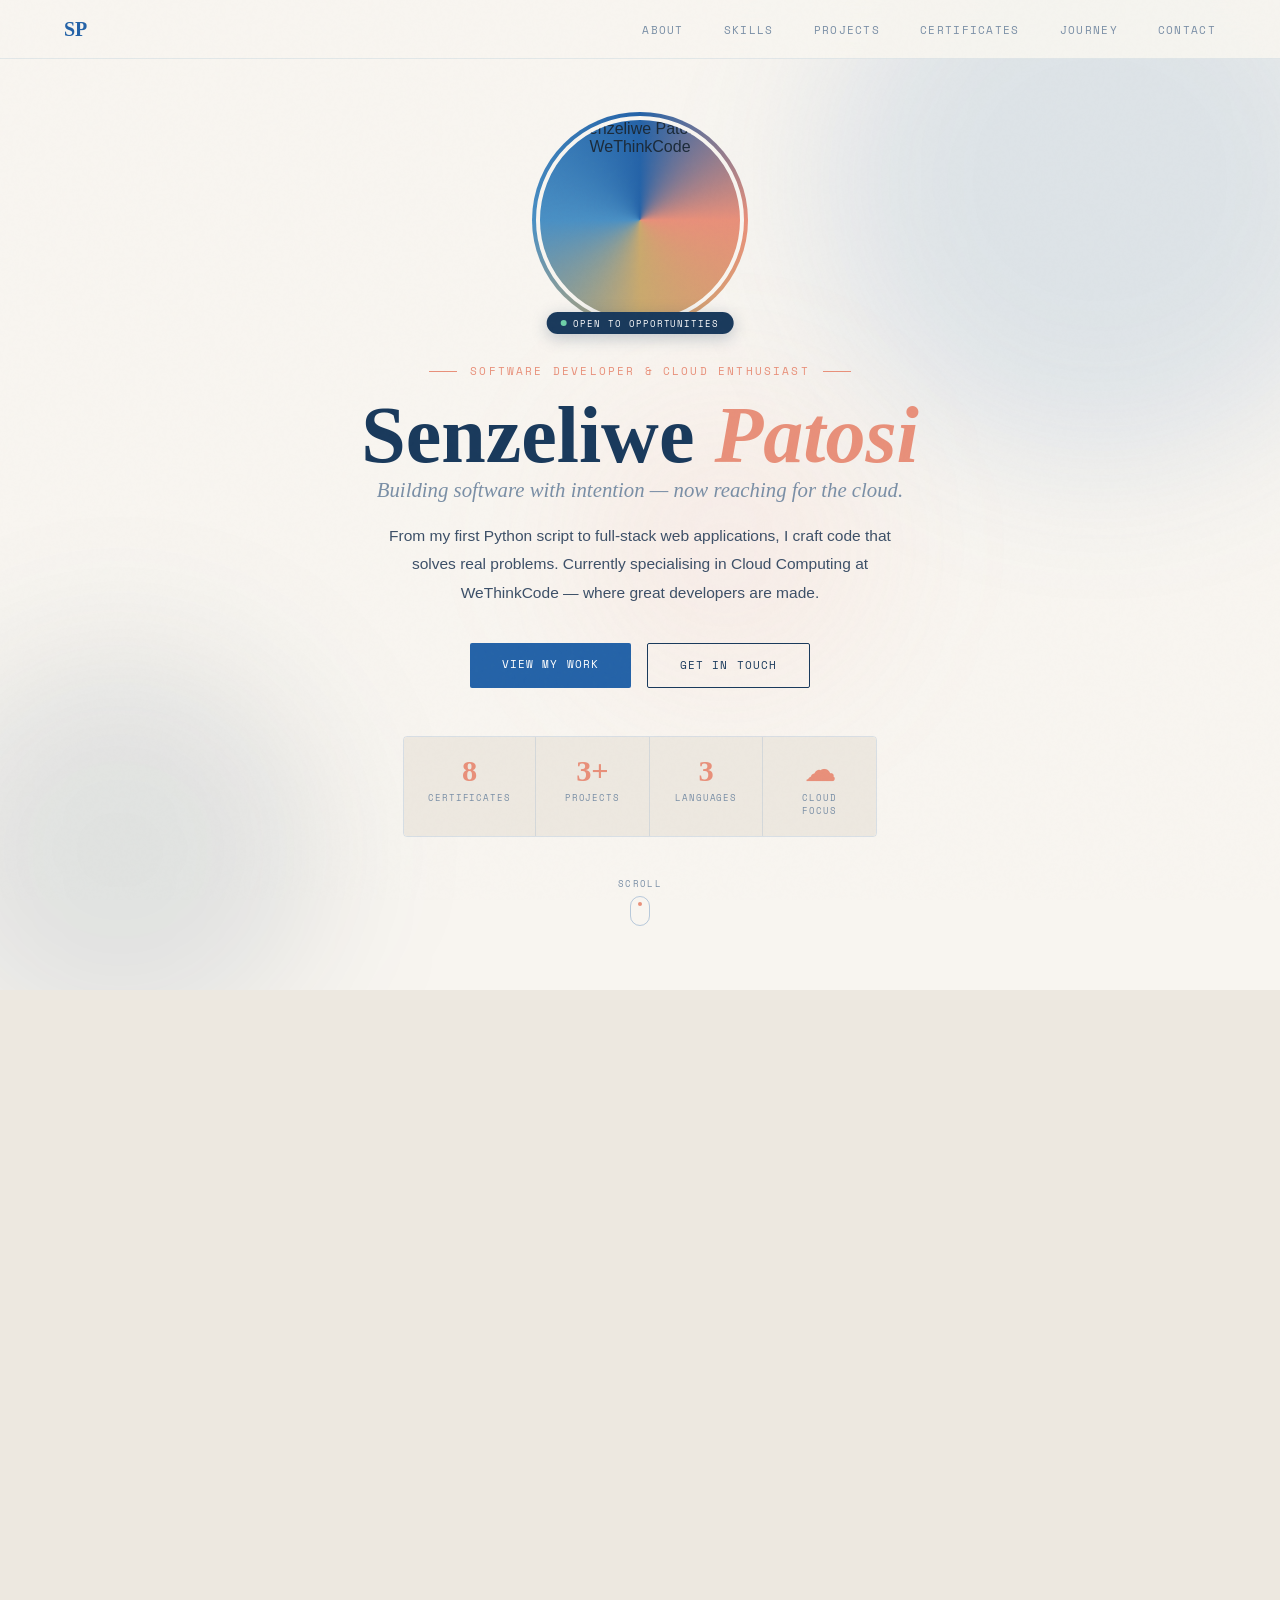
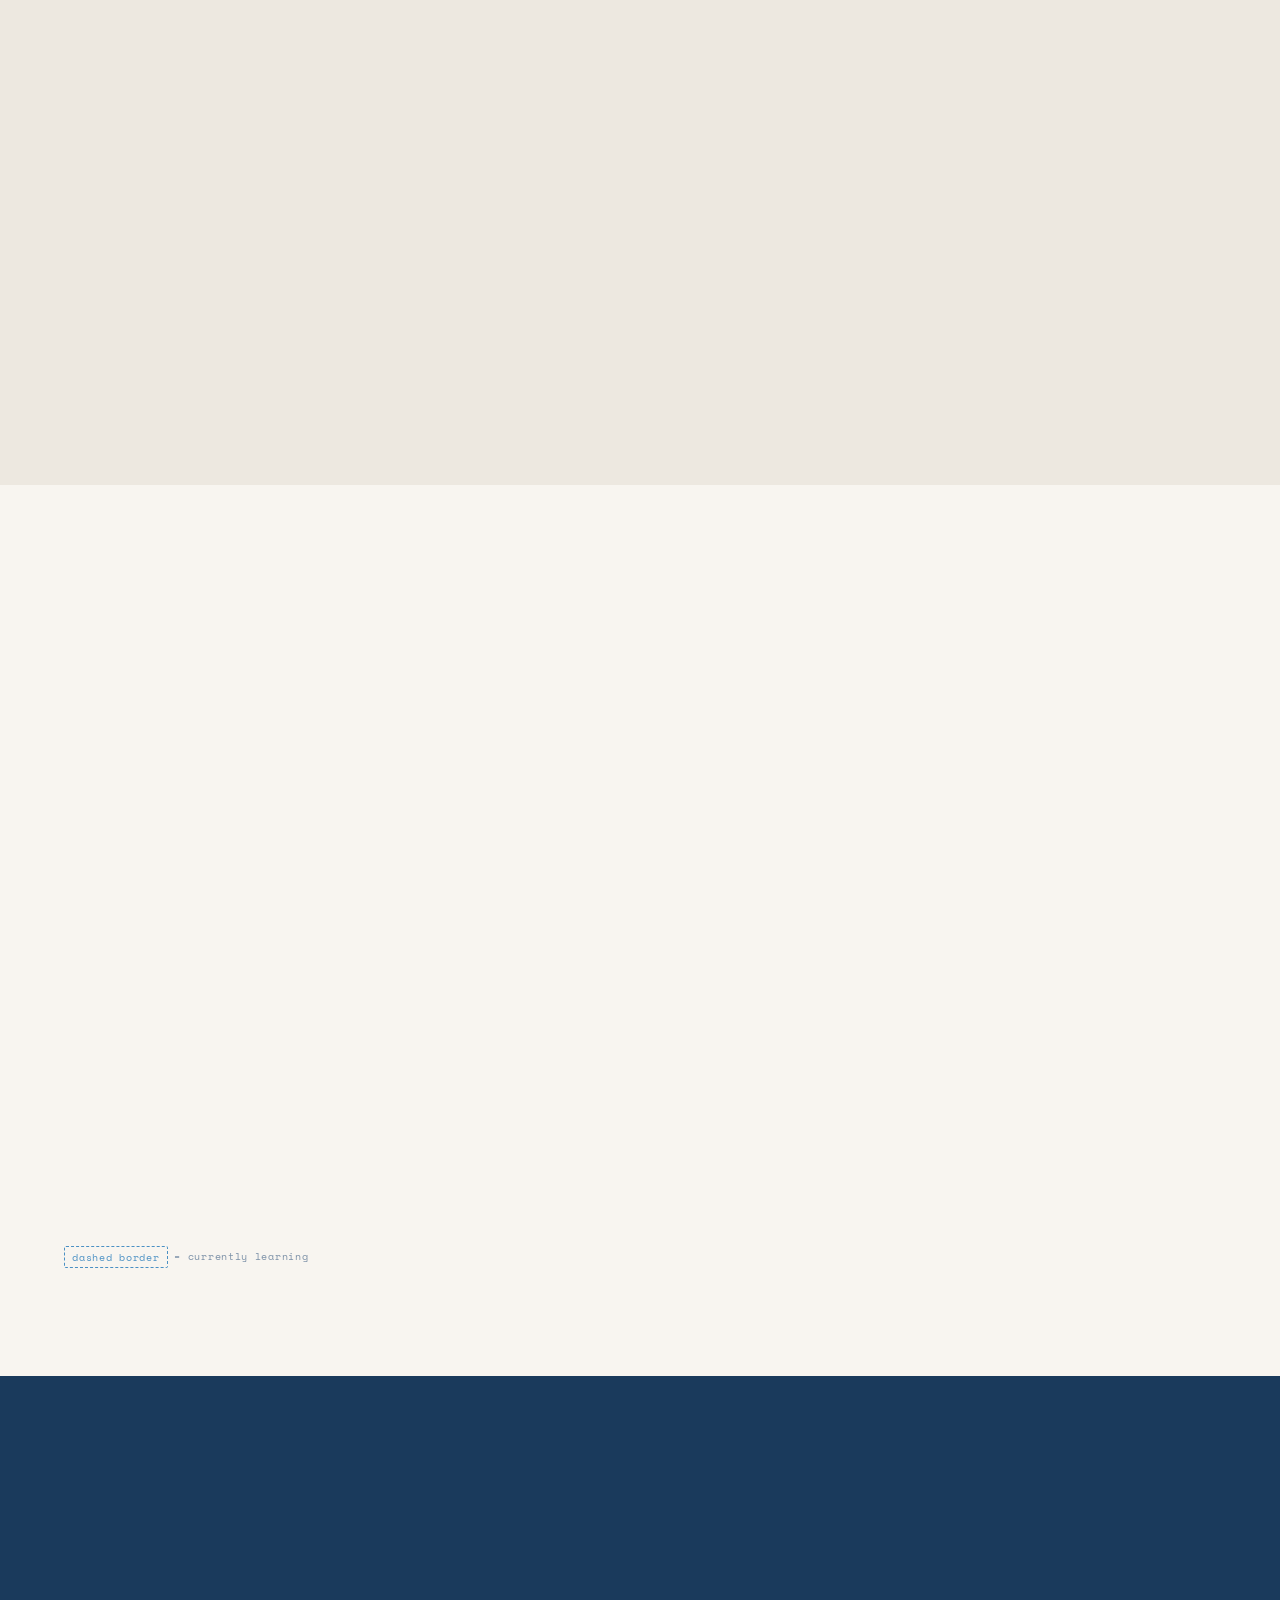
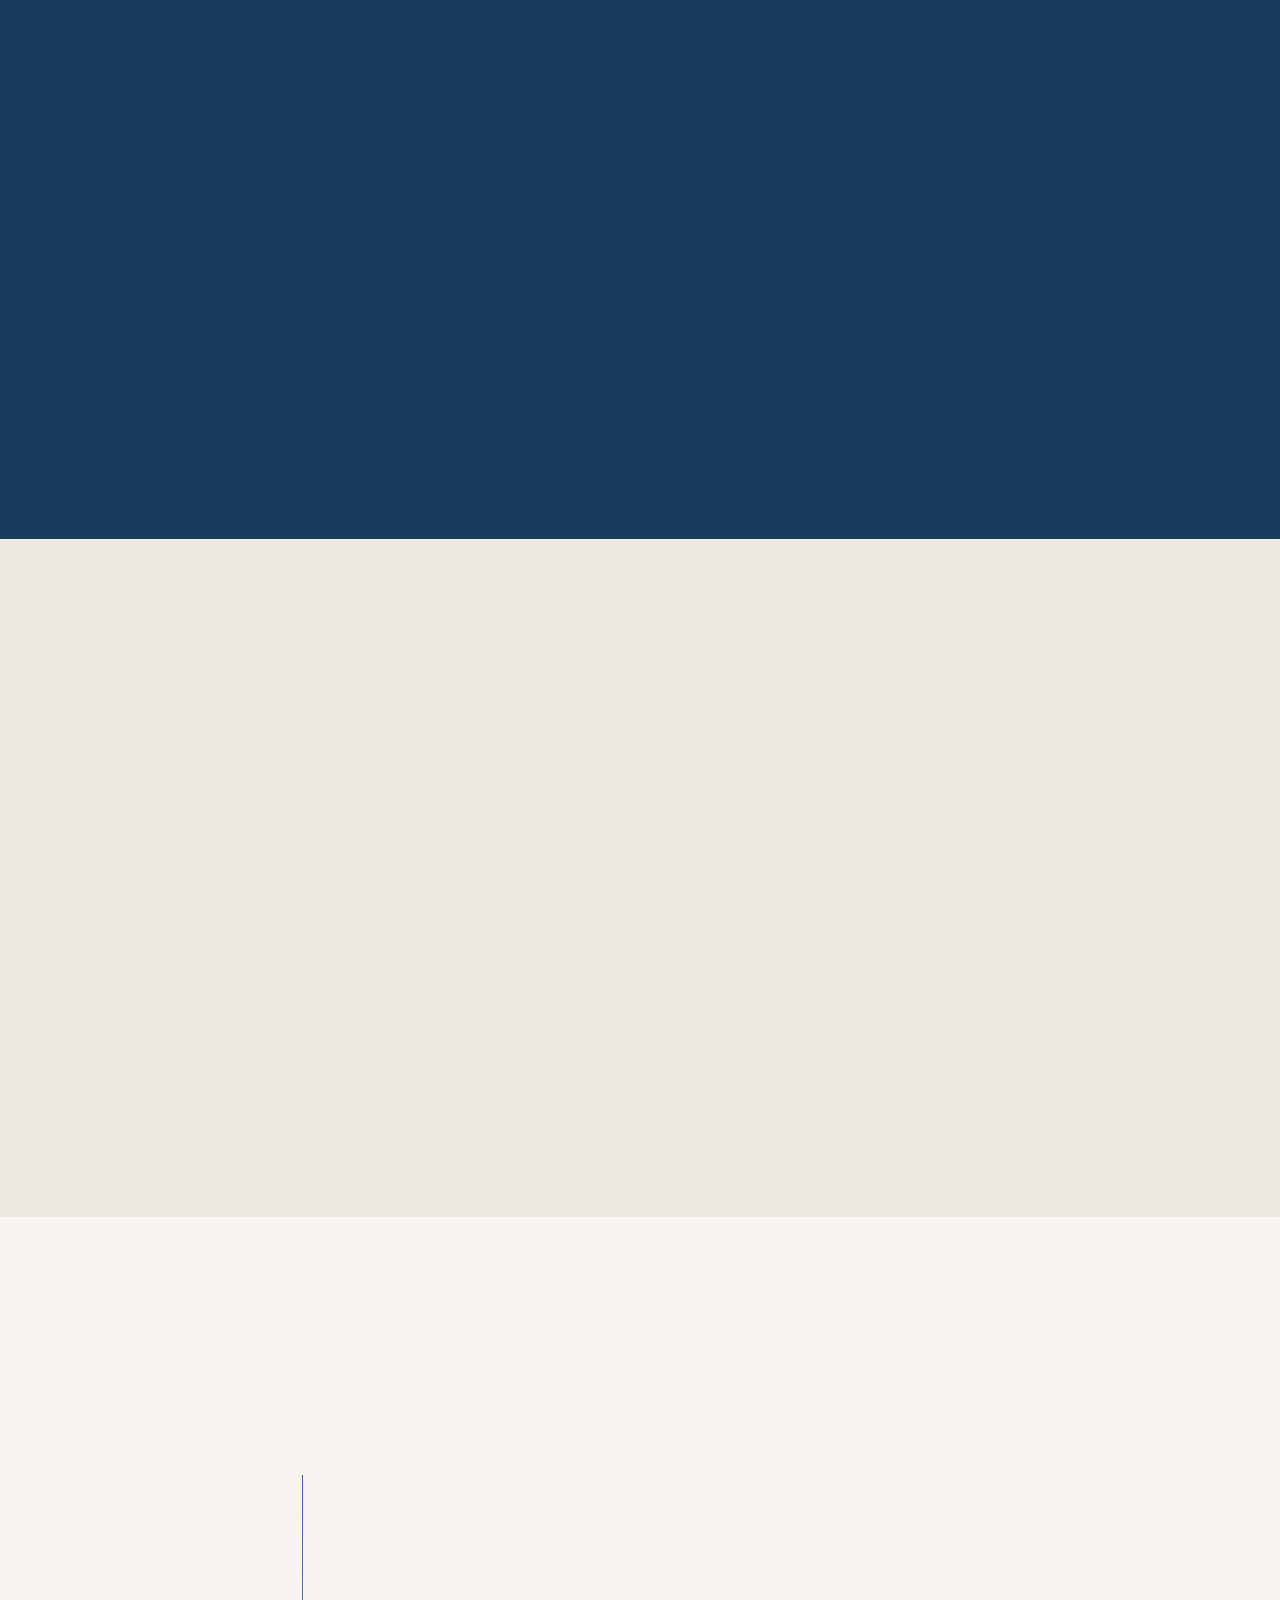
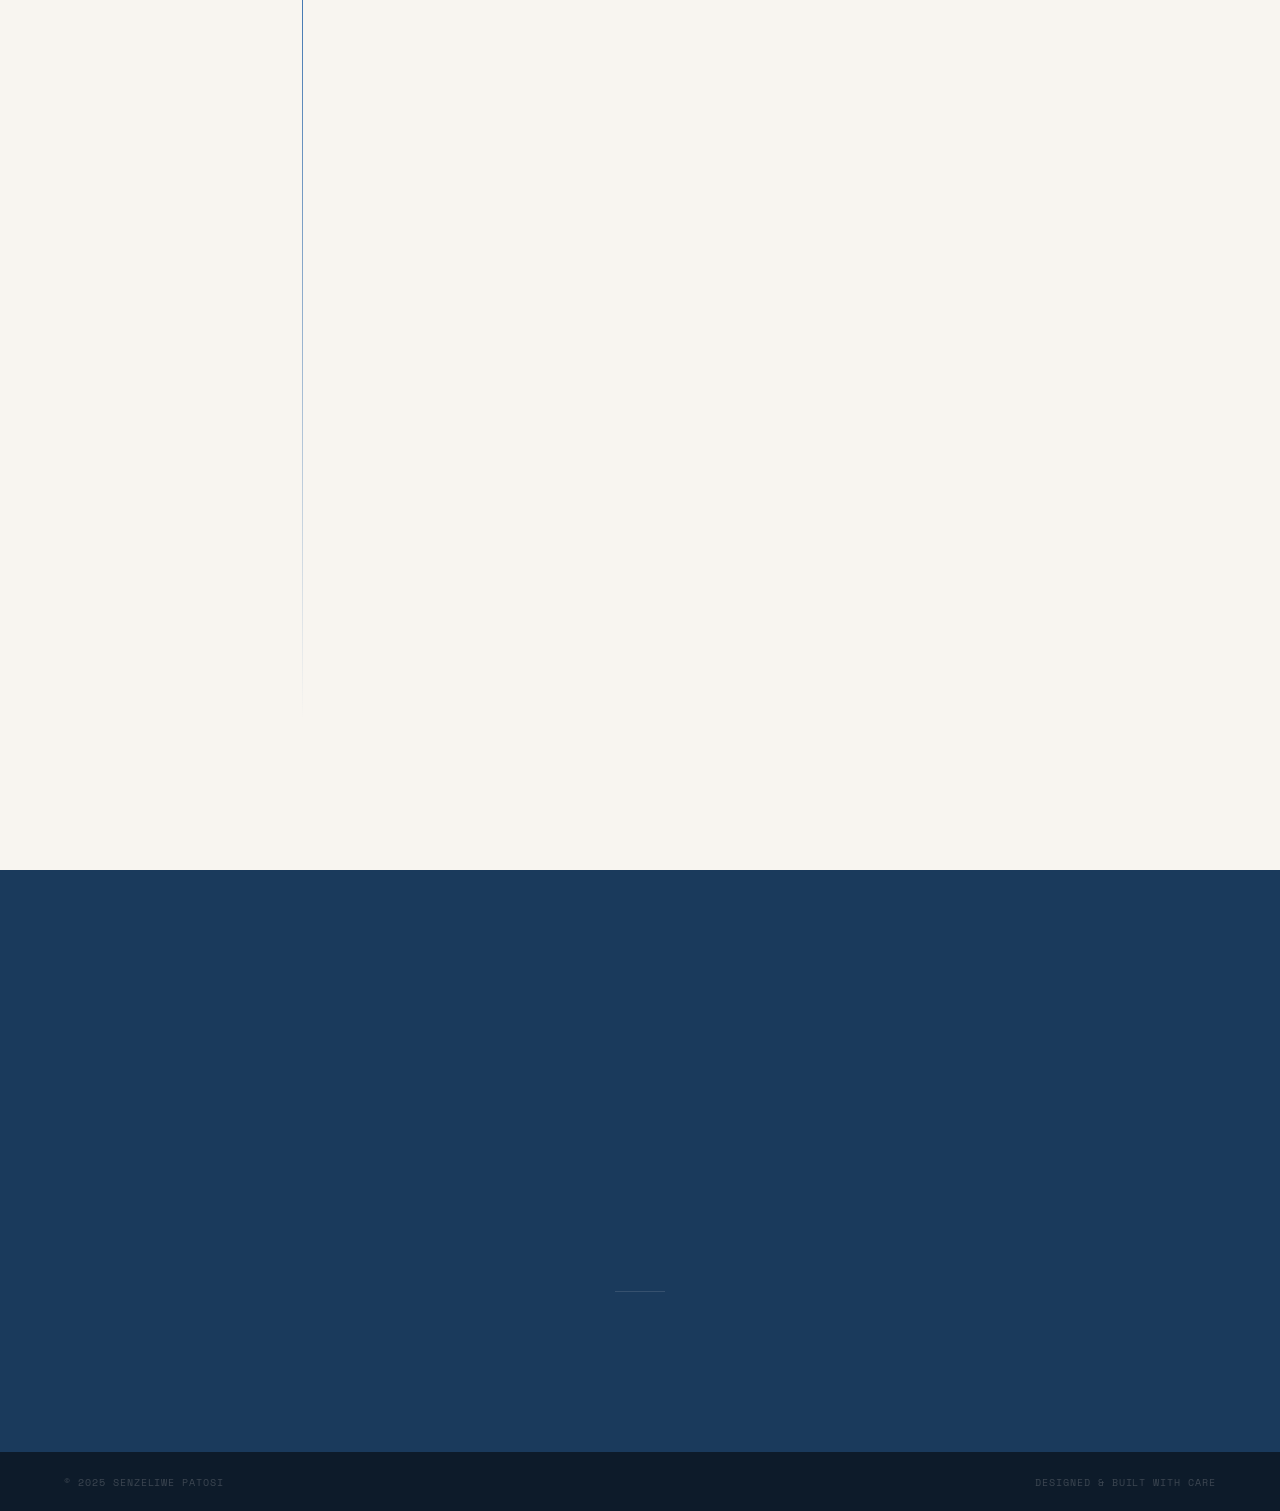
==== commit f9e3c0d3: "Fix stylesheet link path in index.html" ====
--- a/index.html
+++ b/index.html
@@ -9,7 +9,7 @@
   <link href="https://fonts.googleapis.com/css2?family=Playfair+Display:ital,wght@0,400;0,700;0,900;1,400&family=DM+Sans:wght@300;400;500&family=Space+Mono:wght@400;700&display=swap" rel="stylesheet"/>
 
   <!-- Stylesheet -->
-  <link rel="stylesheet" href="css/styles.css"/>
+  <link rel="stylesheet" href="styles.css"/>
 </head>
 <body>
 
--- a/styles.css
+++ b/styles.css
@@ -0,0 +1,1077 @@
+/* ============================================================
+   SENZELIWE PATOSI — PORTFOLIO STYLESHEET
+   ============================================================
+   Palette pulled from profile photo:
+     --blue-deep  : #1A3A5C  (WeThinkCode wall)
+     --blue-mid   : #2563A8  (primary brand blue)
+     --blue-light : #4A90C4  (lighter accent)
+     --coral      : #E8907A  (warm accent, echoes pink top)
+     --gold       : #C9A96E  (highlight / stats)
+     --bg         : #F8F5F0  (warm white background)
+     --cream      : #EDE8E0  (card backgrounds)
+     --muted      : #7A8FA6  (secondary text)
+     --text       : #1C2B3A  (primary text)
+     --brown      : #3D5068  (body text)
+   ============================================================ */
+
+:root {
+  --bg:        #F8F5F0;
+  --cream:     #EDE8E0;
+  --blue-deep: #1A3A5C;
+  --blue-mid:  #2563A8;
+  --blue-light:#4A90C4;
+  --coral:     #E8907A;
+  --coral-dk:  #C96E56;
+  --gold:      #C9A96E;
+  --muted:     #7A8FA6;
+  --text:      #1C2B3A;
+  --brown:     #3D5068;
+}
+
+/* ── RESET ── */
+* { margin: 0; padding: 0; box-sizing: border-box; }
+html { scroll-behavior: smooth; }
+body {
+  font-family: 'DM Sans', sans-serif;
+  background: var(--bg);
+  color: var(--text);
+  overflow-x: hidden;
+}
+
+/* subtle noise texture overlay */
+body::before {
+  content: '';
+  position: fixed;
+  inset: 0;
+  pointer-events: none;
+  z-index: 999;
+  opacity: 0.25;
+  background-image: url("data:image/svg+xml,%3Csvg viewBox='0 0 200 200' xmlns='http://www.w3.org/2000/svg'%3E%3Cfilter id='n'%3E%3CfeTurbulence type='fractalNoise' baseFrequency='0.85' numOctaves='4' stitchTiles='stitch'/%3E%3C/filter%3E%3Crect width='100%25' height='100%25' filter='url(%23n)' opacity='0.04'/%3E%3C/svg%3E");
+}
+
+
+/* ============================================================
+   NAVIGATION
+   ============================================================ */
+nav {
+  position: fixed;
+  top: 0; left: 0; right: 0;
+  z-index: 200;
+  padding: 1.1rem 4rem;
+  display: flex;
+  justify-content: space-between;
+  align-items: center;
+  background: rgba(248, 245, 240, 0.9);
+  backdrop-filter: blur(14px);
+  border-bottom: 1px solid rgba(37, 99, 168, 0.1);
+}
+
+.nav-logo {
+  font-family: 'Playfair Display', serif;
+  font-size: 1.25rem;
+  font-weight: 700;
+  color: var(--blue-mid);
+}
+
+.nav-links {
+  display: flex;
+  gap: 2.5rem;
+  list-style: none;
+}
+
+.nav-links a {
+  font-family: 'Space Mono', monospace;
+  font-size: 0.68rem;
+  text-transform: uppercase;
+  letter-spacing: 0.12em;
+  color: var(--muted);
+  text-decoration: none;
+  transition: color 0.3s;
+}
+
+.nav-links a:hover,
+.nav-links a.active { color: var(--coral); }
+
+
+/* ============================================================
+   HERO
+   ============================================================ */
+#hero {
+  min-height: 100vh;
+  display: flex;
+  flex-direction: column;
+  align-items: center;
+  justify-content: center;
+  padding: 7rem 2rem 4rem;
+  position: relative;
+  overflow: hidden;
+  text-align: center;
+}
+
+/* background orbs — blue tones from the photo */
+.orb {
+  position: absolute;
+  border-radius: 50%;
+  pointer-events: none;
+  filter: blur(75px);
+}
+.orb.o1 {
+  width: 560px; height: 560px;
+  background: rgba(37, 99, 168, 0.12);
+  top: -100px; right: -100px;
+  animation: driftS 10s ease-in-out infinite;
+}
+.orb.o2 {
+  width: 400px; height: 400px;
+  background: rgba(26, 58, 92, 0.10);
+  bottom: -60px; left: -80px;
+  animation: driftS 13s ease-in-out infinite reverse;
+}
+.orb.o3 {
+  width: 300px; height: 300px;
+  background: rgba(232, 144, 122, 0.08);
+  top: 40%; left: 45%;
+  animation: driftS 16s ease-in-out infinite;
+}
+
+@keyframes driftS {
+  0%, 100% { transform: translateY(0) scale(1); }
+  50%       { transform: translateY(-28px) scale(1.04); }
+}
+
+/* ---------- profile photo ---------- */
+.hero-photo-wrap {
+  position: relative;
+  z-index: 2;
+  margin-bottom: 2.2rem;
+  animation: fadeUp 0.9s ease both;
+}
+
+/* spinning gradient ring */
+.hero-photo-ring {
+  width: 216px; height: 216px;
+  border-radius: 50%;
+  padding: 4px;
+  background: conic-gradient(
+    var(--blue-mid), var(--coral),
+    var(--gold), var(--blue-light),
+    var(--blue-mid)
+  );
+  animation: spinRing 10s linear infinite;
+  display: flex;
+  align-items: center;
+  justify-content: center;
+}
+
+@keyframes spinRing {
+  from { transform: rotate(0deg); }
+  to   { transform: rotate(360deg); }
+}
+
+/* inner container counter-rotates so the photo stays upright */
+.hero-photo-inner {
+  width: 100%; height: 100%;
+  border-radius: 50%;
+  overflow: hidden;
+  border: 4px solid var(--bg);
+  animation: spinReverse 10s linear infinite;
+}
+
+@keyframes spinReverse {
+  from { transform: rotate(0deg); }
+  to   { transform: rotate(-360deg); }
+}
+
+.hero-photo-inner img {
+  width: 100%; height: 100%;
+  object-fit: cover;
+  object-position: center top;
+  display: block;
+}
+
+/* availability badge under photo */
+.hero-badge {
+  position: absolute;
+  bottom: -6px; left: 50%;
+  transform: translateX(-50%);
+  background: var(--blue-deep);
+  color: #fff;
+  font-family: 'Space Mono', monospace;
+  font-size: 0.58rem;
+  letter-spacing: 0.1em;
+  text-transform: uppercase;
+  padding: 0.28rem 0.9rem;
+  border-radius: 20px;
+  display: flex;
+  align-items: center;
+  gap: 0.4rem;
+  white-space: nowrap;
+  z-index: 3;
+  box-shadow: 0 4px 16px rgba(26, 58, 92, 0.25);
+}
+
+.badge-dot {
+  width: 6px; height: 6px;
+  border-radius: 50%;
+  background: #6ECFA8;
+  animation: pulse 2s ease-in-out infinite;
+}
+
+/* ---------- hero text ---------- */
+.hero-text {
+  position: relative;
+  z-index: 2;
+  max-width: 620px;
+  animation: fadeUp 0.9s 0.2s ease both;
+}
+
+.hero-eyebrow {
+  font-family: 'Space Mono', monospace;
+  font-size: 0.68rem;
+  letter-spacing: 0.2em;
+  text-transform: uppercase;
+  color: var(--coral);
+  margin-bottom: 1rem;
+  display: flex;
+  align-items: center;
+  justify-content: center;
+  gap: 0.8rem;
+}
+.hero-eyebrow::before,
+.hero-eyebrow::after {
+  content: '';
+  display: block;
+  width: 28px; height: 1px;
+  background: var(--coral);
+}
+
+h1.hero-name {
+  font-family: 'Playfair Display', serif;
+  font-size: clamp(2.8rem, 7vw, 5rem);
+  font-weight: 900;
+  line-height: 1.0;
+  color: var(--blue-deep);
+  margin-bottom: 0.2rem;
+}
+h1.hero-name span {
+  color: var(--coral);
+  font-style: italic;
+}
+
+.hero-title {
+  font-family: 'Playfair Display', serif;
+  font-style: italic;
+  font-size: clamp(1rem, 2.2vw, 1.3rem);
+  color: var(--muted);
+  margin-bottom: 1.2rem;
+}
+
+.hero-desc {
+  font-size: 0.97rem;
+  line-height: 1.85;
+  color: var(--brown);
+  margin: 0 auto 2.2rem;
+  max-width: 520px;
+}
+
+.hero-ctas {
+  display: flex;
+  gap: 1rem;
+  flex-wrap: wrap;
+  justify-content: center;
+}
+
+/* ---------- stats strip ---------- */
+.hero-stats {
+  position: relative;
+  z-index: 2;
+  display: flex;
+  margin-top: 3rem;
+  border: 1px solid rgba(37, 99, 168, 0.15);
+  border-radius: 4px;
+  overflow: hidden;
+  animation: fadeUp 0.9s 0.4s ease both;
+}
+
+.stat-item {
+  flex: 1;
+  padding: 1.2rem 1.5rem;
+  text-align: center;
+  border-right: 1px solid rgba(37, 99, 168, 0.12);
+  background: var(--cream);
+}
+.stat-item:last-child { border-right: none; }
+
+.stat-num {
+  font-family: 'Playfair Display', serif;
+  font-size: 1.9rem;
+  font-weight: 900;
+  color: var(--coral);
+  display: block;
+  line-height: 1;
+}
+.stat-lbl {
+  font-family: 'Space Mono', monospace;
+  font-size: 0.58rem;
+  letter-spacing: 0.1em;
+  text-transform: uppercase;
+  color: var(--muted);
+  margin-top: 0.25rem;
+  display: block;
+}
+
+/* ---------- scroll hint ---------- */
+.scroll-hint {
+  position: relative;
+  z-index: 2;
+  margin-top: 2.5rem;
+  display: flex;
+  flex-direction: column;
+  align-items: center;
+  gap: 0.4rem;
+  animation: fadeUp 0.9s 0.6s ease both;
+}
+.scroll-hint span {
+  font-family: 'Space Mono', monospace;
+  font-size: 0.58rem;
+  letter-spacing: 0.15em;
+  text-transform: uppercase;
+  color: var(--muted);
+}
+.scroll-arrow {
+  width: 20px; height: 30px;
+  border: 1.5px solid rgba(37, 99, 168, 0.3);
+  border-radius: 10px;
+  display: flex;
+  align-items: flex-start;
+  justify-content: center;
+  padding-top: 5px;
+}
+.scroll-dot {
+  width: 4px; height: 4px;
+  border-radius: 50%;
+  background: var(--coral);
+  animation: scrollDown 1.5s ease-in-out infinite;
+}
+
+
+/* ============================================================
+   SHARED SECTION STYLES
+   ============================================================ */
+section { padding: 7rem 4rem; position: relative; }
+
+.section-header { margin-bottom: 4rem; }
+
+.section-tag {
+  font-family: 'Space Mono', monospace;
+  font-size: 0.68rem;
+  letter-spacing: 0.18em;
+  text-transform: uppercase;
+  color: var(--coral);
+  display: flex;
+  align-items: center;
+  gap: 0.8rem;
+  margin-bottom: 0.8rem;
+}
+.section-tag::before {
+  content: '';
+  display: block;
+  width: 28px; height: 1px;
+  background: var(--coral);
+}
+
+h2.section-title {
+  font-family: 'Playfair Display', serif;
+  font-size: clamp(2rem, 4vw, 3rem);
+  font-weight: 900;
+  color: var(--blue-deep);
+  line-height: 1.1;
+}
+h2.section-title em {
+  color: var(--coral);
+  font-style: italic;
+}
+
+/* buttons */
+.btn-primary {
+  background: var(--blue-mid);
+  color: #fff;
+  padding: 0.85rem 2rem;
+  border: none;
+  border-radius: 2px;
+  font-family: 'Space Mono', monospace;
+  font-size: 0.68rem;
+  letter-spacing: 0.1em;
+  text-transform: uppercase;
+  cursor: pointer;
+  text-decoration: none;
+  transition: background 0.3s, transform 0.2s;
+  display: inline-block;
+}
+.btn-primary:hover { background: var(--blue-deep); transform: translateY(-2px); }
+
+.btn-outline {
+  background: transparent;
+  color: var(--blue-deep);
+  padding: 0.85rem 2rem;
+  border: 1.5px solid var(--blue-deep);
+  border-radius: 2px;
+  font-family: 'Space Mono', monospace;
+  font-size: 0.68rem;
+  letter-spacing: 0.1em;
+  text-transform: uppercase;
+  cursor: pointer;
+  text-decoration: none;
+  transition: all 0.3s;
+  display: inline-block;
+}
+.btn-outline:hover { background: var(--blue-deep); color: #fff; transform: translateY(-2px); }
+
+
+/* ============================================================
+   ABOUT
+   ============================================================ */
+#about { background: var(--cream); }
+
+.about-grid {
+  display: grid;
+  grid-template-columns: 1fr 1.1fr;
+  gap: 5rem;
+  align-items: start;
+}
+
+.about-text p {
+  font-size: 0.97rem;
+  line-height: 1.9;
+  color: var(--brown);
+  margin-bottom: 1.2rem;
+}
+.about-text p strong { color: var(--blue-mid); }
+
+.about-highlights {
+  display: flex;
+  flex-direction: column;
+  gap: 1rem;
+}
+
+.highlight-item {
+  display: flex;
+  gap: 1.2rem;
+  align-items: flex-start;
+  padding: 1.2rem 1.4rem;
+  background: var(--bg);
+  border-left: 3px solid var(--coral);
+  border-radius: 0 4px 4px 0;
+  transition: transform 0.3s;
+}
+.highlight-item:hover { transform: translateX(6px); }
+
+.h-icon { width: 34px; height: 34px; flex-shrink: 0; margin-top: 3px; }
+
+.highlight-text h4 {
+  font-family: 'Playfair Display', serif;
+  font-size: 0.97rem;
+  font-weight: 700;
+  color: var(--blue-deep);
+  margin-bottom: 0.2rem;
+}
+.highlight-text p {
+  font-size: 0.85rem;
+  color: var(--muted);
+  line-height: 1.6;
+  margin: 0;
+}
+
+/* ---------- code terminal ---------- */
+.code-terminal {
+  background: #0d1b2a;
+  border-radius: 6px;
+  overflow: hidden;
+  box-shadow: 0 20px 50px rgba(26, 58, 92, 0.2);
+  margin-top: 2.5rem;
+}
+
+.terminal-bar {
+  background: #0a1628;
+  padding: 0.65rem 1rem;
+  display: flex;
+  align-items: center;
+  gap: 0.45rem;
+}
+
+.td { width: 11px; height: 11px; border-radius: 50%; }
+.td.r { background: #ff5f57; }
+.td.y { background: #ffbd2e; }
+.td.g { background: #28c840; }
+
+.t-fname {
+  font-family: 'Space Mono', monospace;
+  font-size: 0.63rem;
+  color: rgba(255, 255, 255, 0.25);
+  margin-left: auto;
+  letter-spacing: 0.08em;
+}
+
+.terminal-body { padding: 1.4rem; min-height: 185px; }
+
+.code-line {
+  font-family: 'Space Mono', monospace;
+  font-size: 0.7rem;
+  line-height: 1.75;
+  white-space: pre;
+  overflow: hidden;
+  width: 0;
+  opacity: 0;
+  animation: typeLine 0.5s steps(40, end) forwards;
+}
+
+/* syntax colours */
+.kw   { color: #79b8ff; }
+.fn   { color: #b392f0; }
+.str  { color: #85e89d; }
+.cm   { color: #444d56; font-style: italic; }
+.ind  { color: #e1e4e8; padding-left: 1.4rem; }
+.plain{ color: #e1e4e8; }
+
+
+/* ============================================================
+   SKILLS
+   ============================================================ */
+#skills { background: var(--bg); }
+
+.skills-grid {
+  display: grid;
+  grid-template-columns: repeat(auto-fit, minmax(268px, 1fr));
+  gap: 1.8rem;
+}
+
+.skill-category {
+  background: var(--cream);
+  border: 1px solid rgba(37, 99, 168, 0.12);
+  border-radius: 4px;
+  padding: 2rem;
+  position: relative;
+  overflow: hidden;
+  transition: transform 0.3s, box-shadow 0.3s;
+}
+.skill-category:hover {
+  transform: translateY(-6px);
+  box-shadow: 0 18px 36px rgba(26, 58, 92, 0.1);
+}
+.skill-category::after {
+  content: '';
+  position: absolute;
+  bottom: 0; left: 0; right: 0;
+  height: 3px;
+  background: linear-gradient(90deg, var(--blue-mid), var(--coral));
+}
+
+.sc-icon { width: 30px; height: 30px; margin-bottom: 1rem; }
+
+.sc-title {
+  font-family: 'Playfair Display', serif;
+  font-size: 1rem;
+  font-weight: 700;
+  color: var(--blue-deep);
+  margin-bottom: 1.1rem;
+}
+
+.skill-tags { display: flex; flex-wrap: wrap; gap: 0.45rem; }
+
+.skill-tag {
+  background: var(--bg);
+  border: 1px solid rgba(37, 99, 168, 0.2);
+  color: var(--brown);
+  padding: 0.3rem 0.7rem;
+  border-radius: 2px;
+  font-family: 'Space Mono', monospace;
+  font-size: 0.63rem;
+  letter-spacing: 0.04em;
+  transition: all 0.2s;
+  cursor: default;
+}
+.skill-tag:hover { background: var(--blue-mid); color: #fff; border-color: var(--blue-mid); }
+
+.skill-tag.learning {
+  border-style: dashed;
+  color: var(--blue-light);
+  border-color: var(--blue-light);
+}
+.skill-tag.learning:hover { background: var(--blue-light); color: #fff; }
+
+.skills-legend {
+  margin-top: 1.3rem;
+  font-family: 'Space Mono', monospace;
+  font-size: 0.63rem;
+  color: var(--muted);
+  letter-spacing: 0.07em;
+}
+.skills-legend .legend-tag {
+  border: 1px dashed var(--blue-light);
+  color: var(--blue-light);
+  padding: 0.16rem 0.45rem;
+  border-radius: 2px;
+}
+
+
+/* ============================================================
+   PROJECTS
+   ============================================================ */
+#projects { background: var(--blue-deep); }
+
+#projects .section-tag         { color: var(--gold); }
+#projects .section-tag::before { background: var(--gold); }
+#projects h2.section-title     { color: #F8F5F0; }
+#projects h2.section-title em  { color: var(--coral); }
+
+.projects-grid {
+  display: grid;
+  grid-template-columns: repeat(auto-fit, minmax(300px, 1fr));
+  gap: 2rem;
+}
+
+.project-card {
+  background: rgba(248, 245, 240, 0.05);
+  border: 1px solid rgba(248, 245, 240, 0.1);
+  border-radius: 4px;
+  padding: 2rem;
+  position: relative;
+  overflow: hidden;
+  transition: transform 0.3s, background 0.3s;
+}
+.project-card:hover {
+  transform: translateY(-8px);
+  background: rgba(248, 245, 240, 0.09);
+}
+
+.project-num {
+  font-family: 'Playfair Display', serif;
+  font-size: 4rem;
+  font-weight: 900;
+  color: rgba(232, 144, 122, 0.12);
+  position: absolute;
+  top: 0.5rem; right: 1rem;
+  line-height: 1;
+}
+
+.project-lang {
+  font-family: 'Space Mono', monospace;
+  font-size: 0.62rem;
+  letter-spacing: 0.14em;
+  text-transform: uppercase;
+  color: var(--gold);
+  margin-bottom: 0.8rem;
+  display: flex;
+  align-items: center;
+  gap: 0.5rem;
+}
+.lang-dot {
+  width: 8px; height: 8px;
+  border-radius: 50%;
+  display: inline-block;
+}
+
+.project-card h3 {
+  font-family: 'Playfair Display', serif;
+  font-size: 1.22rem;
+  font-weight: 700;
+  color: #F8F5F0;
+  margin-bottom: 0.75rem;
+}
+.project-card > p {
+  font-size: 0.87rem;
+  line-height: 1.75;
+  color: rgba(248, 245, 240, 0.62);
+}
+
+.project-snippet {
+  margin-top: 1.2rem;
+  background: rgba(0, 0, 0, 0.35);
+  border-radius: 4px;
+  padding: 0.85rem 1rem;
+  font-family: 'Space Mono', monospace;
+  font-size: 0.61rem;
+  line-height: 1.7;
+  border-left: 2px solid var(--coral);
+  overflow: hidden;
+}
+
+/* project snippet syntax colours */
+.ps-kw  { color: #79b8ff; }
+.ps-fn  { color: #b392f0; }
+.ps-str { color: #85e89d; }
+.ps-cm  { color: #4a5568; }
+.ps-num { color: #f97583; }
+
+.project-tags {
+  margin-top: 1.1rem;
+  display: flex;
+  flex-wrap: wrap;
+  gap: 0.38rem;
+}
+.project-tag {
+  background: rgba(232, 144, 122, 0.15);
+  color: var(--coral);
+  padding: 0.2rem 0.55rem;
+  border-radius: 2px;
+  font-family: 'Space Mono', monospace;
+  font-size: 0.59rem;
+  letter-spacing: 0.04em;
+}
+
+
+/* ============================================================
+   CERTIFICATES
+   ============================================================ */
+#certificates { background: var(--cream); }
+
+.certs-grid {
+  display: grid;
+  grid-template-columns: repeat(auto-fill, minmax(260px, 1fr));
+  gap: 1.4rem;
+}
+
+.cert-card {
+  background: var(--bg);
+  border: 1px solid rgba(37, 99, 168, 0.13);
+  border-radius: 4px;
+  padding: 1.3rem 1.3rem 1.3rem 1.7rem;
+  display: flex;
+  align-items: flex-start;
+  gap: 1rem;
+  transition: transform 0.3s, box-shadow 0.3s;
+  position: relative;
+  overflow: hidden;
+  cursor: pointer;
+}
+.cert-card:hover {
+  transform: translateY(-5px);
+  box-shadow: 0 14px 28px rgba(26, 58, 92, 0.12);
+}
+.cert-card::before {
+  content: '';
+  position: absolute;
+  top: 0; left: 0;
+  width: 4px; height: 100%;
+  background: linear-gradient(180deg, var(--blue-mid), var(--coral));
+}
+.cert-card:hover::before {
+  background: linear-gradient(180deg, var(--coral), var(--gold));
+}
+
+.cert-svg { width: 26px; height: 26px; flex-shrink: 0; margin-top: 2px; }
+
+.cert-info .cert-name {
+  font-family: 'Playfair Display', serif;
+  font-size: 0.9rem;
+  font-weight: 700;
+  color: var(--blue-deep);
+  margin-bottom: 0.22rem;
+}
+.cert-info .cert-issuer {
+  font-family: 'Space Mono', monospace;
+  font-size: 0.58rem;
+  letter-spacing: 0.08em;
+  color: var(--coral);
+  text-transform: uppercase;
+}
+.cert-info .cert-date {
+  font-family: 'Space Mono', monospace;
+  font-size: 0.56rem;
+  color: var(--muted);
+  margin-top: 0.15rem;
+}
+.cert-view-hint {
+  font-family: 'Space Mono', monospace;
+  font-size: 0.56rem;
+  color: var(--blue-light);
+  margin-top: 0.4rem;
+  letter-spacing: 0.05em;
+  display: flex;
+  align-items: center;
+  gap: 0.3rem;
+}
+.cert-view-hint svg { width: 10px; height: 10px; }
+
+/* ---------- certificate lightbox ---------- */
+#lightbox {
+  display: none;
+  position: fixed;
+  inset: 0;
+  z-index: 9999;
+  background: rgba(10, 22, 40, 0.92);
+  backdrop-filter: blur(8px);
+  align-items: center;
+  justify-content: center;
+  padding: 2rem;
+}
+#lightbox.open { display: flex; }
+
+.lb-inner {
+  position: relative;
+  max-width: 880px;
+  width: 100%;
+  animation: lbIn 0.3s ease both;
+}
+.lb-inner img {
+  width: 100%;
+  border-radius: 6px;
+  box-shadow: 0 40px 80px rgba(0, 0, 0, 0.5);
+}
+.lb-close {
+  position: absolute;
+  top: -2.5rem; right: 0;
+  background: none;
+  border: none;
+  color: #fff;
+  font-family: 'Space Mono', monospace;
+  font-size: 0.7rem;
+  letter-spacing: 0.12em;
+  text-transform: uppercase;
+  cursor: pointer;
+  display: flex;
+  align-items: center;
+  gap: 0.4rem;
+  opacity: 0.7;
+  transition: opacity 0.2s;
+}
+.lb-close:hover { opacity: 1; }
+
+.lb-title {
+  text-align: center;
+  margin-top: 1rem;
+  font-family: 'Playfair Display', serif;
+  font-size: 1rem;
+  color: rgba(255, 255, 255, 0.7);
+  font-style: italic;
+}
+
+
+/* ============================================================
+   JOURNEY / TIMELINE
+   ============================================================ */
+#achievements { background: var(--bg); }
+
+.timeline {
+  max-width: 720px;
+  margin: 0 auto;
+  position: relative;
+}
+.timeline::before {
+  content: '';
+  position: absolute;
+  left: 22px; top: 0; bottom: 0;
+  width: 1px;
+  background: linear-gradient(180deg, var(--blue-mid), transparent);
+}
+
+.t-item {
+  display: flex;
+  gap: 2rem;
+  margin-bottom: 2.4rem;
+  align-items: flex-start;
+}
+
+.t-dot {
+  width: 44px; height: 44px;
+  border-radius: 50%;
+  background: var(--cream);
+  border: 2px solid var(--blue-mid);
+  display: flex;
+  align-items: center;
+  justify-content: center;
+  flex-shrink: 0;
+  z-index: 1;
+  transition: background 0.3s;
+}
+.t-dot svg { width: 19px; height: 19px; }
+
+.t-item:hover .t-dot { background: var(--blue-mid); }
+.t-item:hover .t-dot svg path,
+.t-item:hover .t-dot svg polyline,
+.t-item:hover .t-dot svg line,
+.t-item:hover .t-dot svg circle,
+.t-item:hover .t-dot svg rect,
+.t-item:hover .t-dot svg ellipse { stroke: #fff !important; }
+
+.t-content {
+  background: var(--cream);
+  border: 1px solid rgba(37, 99, 168, 0.12);
+  border-radius: 4px;
+  padding: 1.2rem 1.4rem;
+  flex: 1;
+  transition: transform 0.3s;
+}
+.t-item:hover .t-content { transform: translateX(6px); }
+
+.t-content h4 {
+  font-family: 'Playfair Display', serif;
+  font-size: 0.97rem;
+  font-weight: 700;
+  color: var(--blue-deep);
+  margin-bottom: 0.35rem;
+}
+.t-content p {
+  font-size: 0.85rem;
+  color: var(--muted);
+  line-height: 1.65;
+}
+
+
+/* ============================================================
+   CONTACT
+   ============================================================ */
+#contact { background: var(--blue-deep); text-align: center; }
+
+#contact .section-tag         { color: var(--gold); justify-content: center; }
+#contact .section-tag::before { background: var(--gold); }
+#contact h2.section-title     { color: #F8F5F0; }
+#contact h2.section-title em  { color: var(--coral); }
+
+.contact-sub {
+  font-family: 'Playfair Display', serif;
+  font-style: italic;
+  color: rgba(248, 245, 240, 0.5);
+  font-size: 1.05rem;
+  margin: 0.5rem 0 3rem;
+}
+
+.contact-links {
+  display: flex;
+  justify-content: center;
+  flex-wrap: wrap;
+  gap: 1.1rem;
+  margin-bottom: 3rem;
+}
+
+.contact-link {
+  display: flex;
+  align-items: center;
+  gap: 0.8rem;
+  background: rgba(248, 245, 240, 0.06);
+  border: 1px solid rgba(248, 245, 240, 0.12);
+  color: #F8F5F0;
+  padding: 0.9rem 1.8rem;
+  border-radius: 2px;
+  text-decoration: none;
+  font-family: 'Space Mono', monospace;
+  font-size: 0.68rem;
+  letter-spacing: 0.1em;
+  text-transform: uppercase;
+  transition: all 0.3s;
+}
+.contact-link svg { width: 17px; height: 17px; }
+.contact-link:hover {
+  background: var(--coral);
+  border-color: var(--coral);
+  transform: translateY(-3px);
+}
+
+.c-divider {
+  width: 50px; height: 1px;
+  background: rgba(248, 245, 240, 0.12);
+  margin: 0 auto 2rem;
+}
+
+.avail {
+  font-family: 'Space Mono', monospace;
+  font-size: 0.65rem;
+  letter-spacing: 0.12em;
+  text-transform: uppercase;
+  color: rgba(248, 245, 240, 0.32);
+  display: flex;
+  align-items: center;
+  justify-content: center;
+  gap: 0.6rem;
+}
+.avail-dot {
+  width: 7px; height: 7px;
+  background: #6ECFA8;
+  border-radius: 50%;
+  animation: pulse 2s ease-in-out infinite;
+}
+
+
+/* ============================================================
+   FOOTER
+   ============================================================ */
+footer {
+  background: #0d1b2a;
+  padding: 1.4rem 4rem;
+  display: flex;
+  justify-content: space-between;
+  align-items: center;
+}
+footer p {
+  font-family: 'Space Mono', monospace;
+  font-size: 0.6rem;
+  letter-spacing: 0.1em;
+  color: rgba(248, 245, 240, 0.2);
+  text-transform: uppercase;
+}
+
+
+/* ============================================================
+   ANIMATIONS
+   ============================================================ */
+@keyframes fadeUp {
+  from { opacity: 0; transform: translateY(26px); }
+  to   { opacity: 1; transform: translateY(0); }
+}
+
+@keyframes pulse {
+  0%, 100% { opacity: 1; transform: scale(1); }
+  50%       { opacity: 0.4; transform: scale(0.7); }
+}
+
+@keyframes typeLine {
+  from { width: 0; opacity: 0; }
+  1%   { opacity: 1; }
+  to   { width: 100%; opacity: 1; }
+}
+
+@keyframes lbIn {
+  from { opacity: 0; transform: scale(0.92); }
+  to   { opacity: 1; transform: scale(1); }
+}
+
+@keyframes scrollDown {
+  0%   { transform: translateY(0); opacity: 1; }
+  80%  { transform: translateY(12px); opacity: 0; }
+  100% { transform: translateY(0); opacity: 0; }
+}
+
+/* scroll-triggered fade-in for all .fade-in elements */
+.fade-in {
+  opacity: 0;
+  transform: translateY(26px);
+  transition: opacity 0.7s ease, transform 0.7s ease;
+}
+.fade-in.visible {
+  opacity: 1;
+  transform: translateY(0);
+}
+
+
+/* ============================================================
+   RESPONSIVE
+   ============================================================ */
+@media (max-width: 800px) {
+  nav { padding: 1rem 1.5rem; }
+  .nav-links { gap: 1.1rem; }
+  .nav-links a { font-size: 0.6rem; }
+
+  section { padding: 4.5rem 1.5rem; }
+
+  .about-grid { grid-template-columns: 1fr; gap: 2rem; }
+
+  .hero-stats { flex-direction: column; }
+  .stat-item  { border-right: none; border-bottom: 1px solid rgba(37, 99, 168, 0.1); }
+
+  footer {
+    flex-direction: column;
+    gap: 0.4rem;
+    text-align: center;
+    padding: 1.2rem;
+  }
+}
